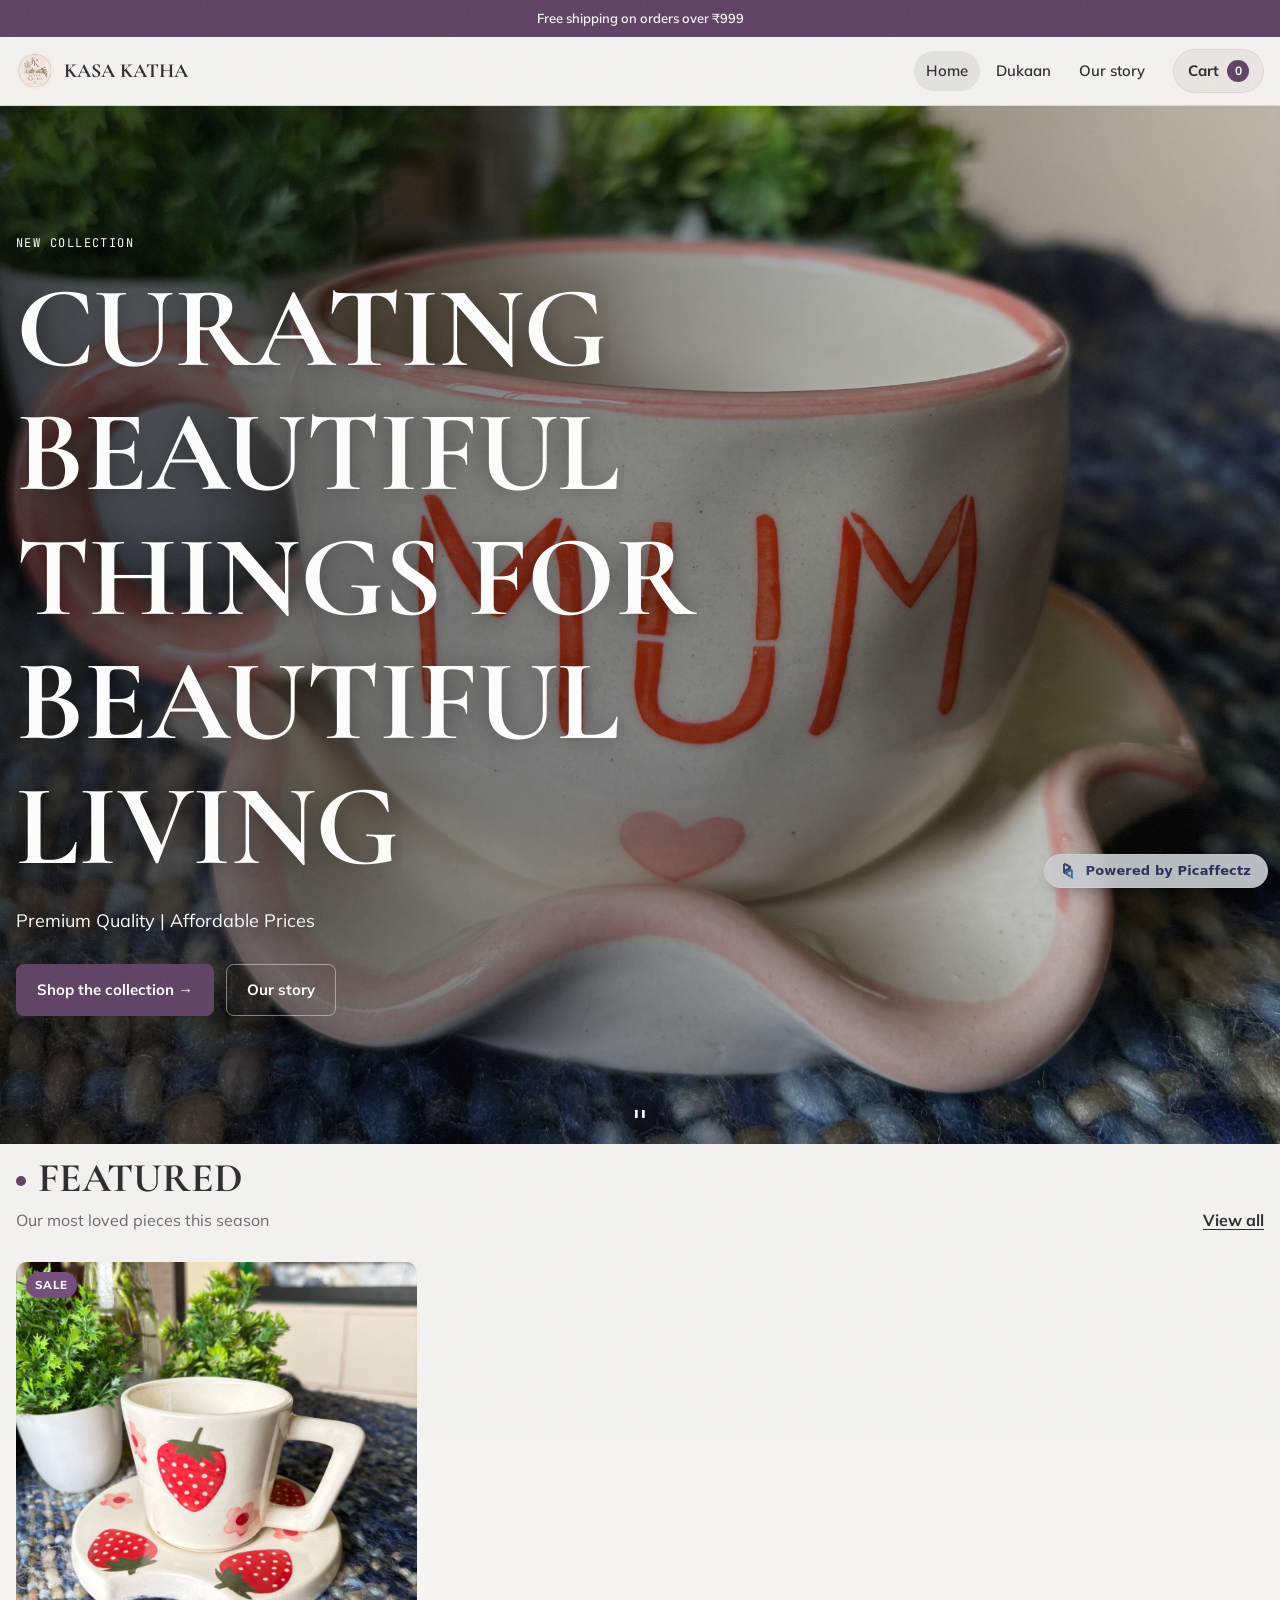
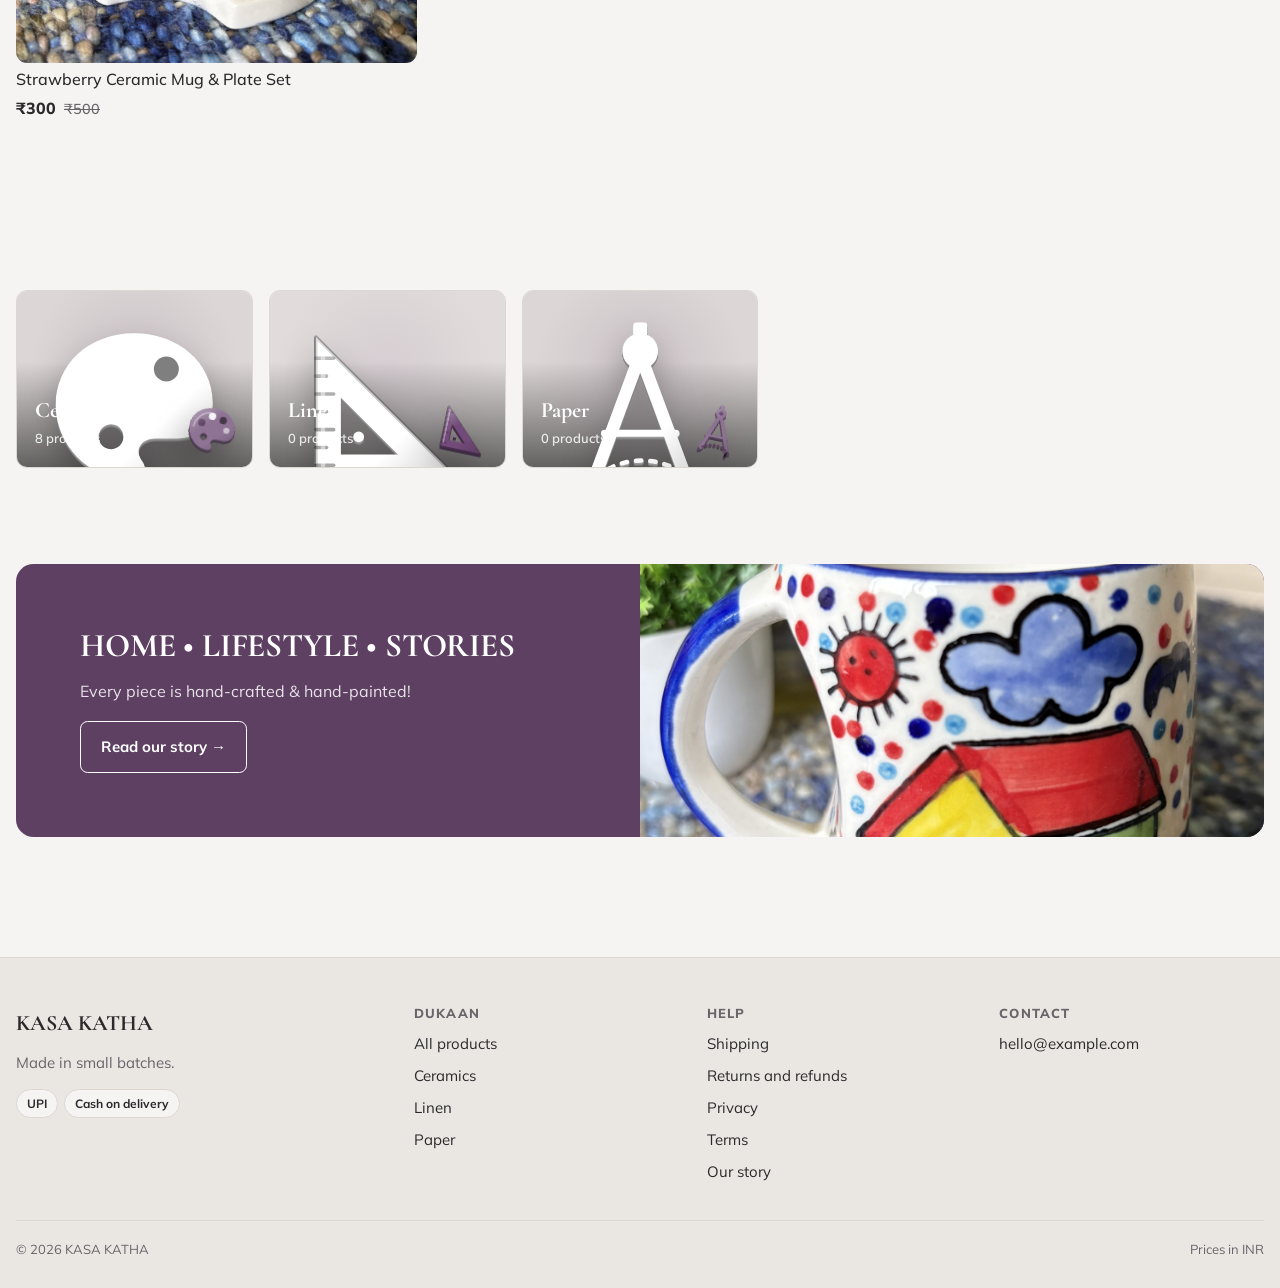
==== index.html @ ea847e3e "Studio update c9e7b3e" ====
<!doctype html>
<!-- Powered by Picaffectz | https://www.picaffectz.com -->
<!--
  Copyright (c) Picaffectz. All rights reserved.
  This source code is proprietary and confidential. Unauthorized copying or distribution is prohibited.
-->
<html lang="en">
<head>
<meta charset="utf-8">
<meta name="viewport" content="width=device-width,initial-scale=1,viewport-fit=cover">
<title>Kasa Katha</title>
<!-- site-meta -->
<link rel="icon" href="assets/uploads/1794389702930-kasa-katha-logo.jpg">
<meta name="description" content="Small-batch ceramics, linen and paper goods.">
<link rel="canonical" href="https://iprakashlal.github.io/kasa-katha/">
<meta property="og:type" content="website">
<meta property="og:title" content="Kasa Katha">
<meta property="og:description" content="Small-batch ceramics, linen and paper goods.">
<meta property="og:site_name" content="KASA KATHA">
<meta property="og:url" content="https://iprakashlal.github.io/kasa-katha/">
<meta name="twitter:card" content="summary">
<meta name="twitter:title" content="Kasa Katha">
<meta name="twitter:description" content="Small-batch ceramics, linen and paper goods.">
<style id="site-boot">html{background:#f5f4f2;--bg:#f5f4f2}</style>
<meta name="site-intro" content="split|#121070|#e1dfdf">
<!-- /site-meta -->
<script>try{var b=localStorage.getItem("site-bg:"+location.pathname.replace(/[^/]*$/,""));if(b){document.documentElement.style.background=b;document.documentElement.style.setProperty("--bg",b)}var F=JSON.parse(localStorage.getItem("site-fonts:"+location.pathname.replace(/[^/]*$/,""))||"[]");for(var i=0;i<F.length;i++)if(/^https:\/\/fonts\.googleapis\.com\//.test(F[i][1]||"")){var l=document.createElement("link");l.rel="stylesheet";l.href=F[i][1];l.setAttribute("data-boot","");document.head.appendChild(l)}var I=JSON.parse(localStorage.getItem("site-intro:"+location.pathname.replace(/[^/]*$/,""))||"null");if(I&&/^(#[0-9a-f]{3,8}|rgba?\([0-9., %]+\))$/i.test(I.bg||"")&&!matchMedia("(prefers-reduced-motion:reduce)").matches&&window.name!=="cms-preview"){var S=document.createElement("style");S.id="fx-boot";S.textContent="html{background:"+I.bg+"!important}body{visibility:hidden!important}";document.head.appendChild(S);setTimeout(function(){S.remove()},2500)}var x=sessionStorage.getItem("fx-exit");if(x){var c=x.charAt(0)=="{"?JSON.parse(x).bg:x;if(/^(#[0-9a-f]{3,8}|rgba?\([0-9., %]+\))$/i.test(c)){var s=document.createElement("style");s.id="fx-pre";s.textContent="html{background:"+c+"!important}body>*{visibility:hidden}";document.head.appendChild(s);setTimeout(function(){s.remove()},3500)}}}catch(e){}</script>
<link rel="preconnect" href="https://fonts.googleapis.com">
<link rel="stylesheet" href="assets/store.css?v=c9e7b3e">
</head>
<body data-page="home">
<div id="app"></div>
<noscript><p style="padding:24px">This shop needs JavaScript to show products.</p></noscript>
<script src="assets/badge.js?v=c9e7b3e"></script><script src="assets/fx.js?v=c9e7b3e"></script>
<script src="assets/motifs.js?v=c9e7b3e"></script>
<script src="assets/store.js?v=c9e7b3e"></script>
</body>
</html>
---- assets/store.css ----
/* Shop template. Every colour and font is a CSS variable the CMS rewrites. */
:root{
  --bg:#FAF7F2;--surface:#FFFFFF;--text:#1B1A17;--soft:#6B665D;--line:#E7E1D6;--accent:#1F4D3A;--accent2:#E9B949;--sale:#B4441B;
  --on-accent:#fff;--on-accent2:#1B1A17;--r:14px;
  --fd:"Fraunces",Georgia,serif;--fb:"Manrope","Helvetica Neue",Arial,sans-serif;--fm:"JetBrains Mono",ui-monospace,Menlo,monospace;
  --gl:max(16px,env(safe-area-inset-left,0px));--gr:max(16px,env(safe-area-inset-right,0px));
}
*{box-sizing:border-box}
html{scroll-behavior:smooth}
body{margin:0;background:var(--bg);color:var(--text);font-family:var(--fb);font-size:16px;line-height:1.6;-webkit-font-smoothing:antialiased;overflow-x:hidden}
img{max-width:100%;display:block}
a{color:inherit}
[hidden]{display:none!important}
:focus-visible{outline:2px solid var(--accent);outline-offset:3px;border-radius:6px}
h1,h2,h3,h4{font-family:var(--fd);margin:0;line-height:1.08;text-wrap:balance;letter-spacing:-.015em}
p{margin:0}
.wrap{max-width:var(--maxw,1200px);margin:0 auto;padding-left:var(--gl);padding-right:var(--gr)}
.eyebrow{font-family:var(--fm);font-size:12px;letter-spacing:.12em;text-transform:uppercase;color:var(--accent)}
.soft{color:var(--soft)}
.btn{display:inline-flex;align-items:center;justify-content:center;gap:8px;padding:13px 20px;border-radius:calc(var(--r)*.7);border:1px solid var(--text);background:transparent;color:var(--text);font:inherit;font-weight:700;font-size:15px;cursor:pointer;text-decoration:none;transition:transform .15s,background .2s,color .2s;white-space:nowrap}
.btn:hover{background:var(--text);color:var(--bg)}
.btn:active{transform:scale(.98)}
.btn.pri{background:var(--accent);border-color:var(--accent);color:var(--on-accent)}
.btn.pri:hover{filter:brightness(1.08);background:var(--accent);color:var(--on-accent)}
.btn.block{width:100%}
.btn:disabled{opacity:.45;cursor:not-allowed}
.link{font-weight:700;text-decoration:underline;text-underline-offset:3px}

/* announcement + header */
.announce{background:var(--accent);color:var(--on-accent);text-align:center;font-size:13px;font-weight:600;padding:8px var(--gr) 8px var(--gl)}
html[data-menu=scroll] .hdr{position:relative}
html[data-menu=hide] .hdr{transition:transform .45s cubic-bezier(.2,.8,.2,1)}
html[data-menu=hide].menu-away .hdr{transform:translateY(-110%)}
.hdr{position:sticky;top:0;z-index:40;background:color-mix(in srgb,var(--bg) 88%,transparent);backdrop-filter:blur(12px);border-bottom:1px solid var(--line)}
.hdr .wrap{display:flex;align-items:center;gap:16px;min-height:68px}
.brand{display:flex;align-items:center;gap:10px;text-decoration:none;min-width:0;margin-right:auto}
.brand .mark{width:38px;height:38px;border-radius:var(--logo-r,26%);background:var(--accent);color:var(--on-accent);display:grid;place-items:center;font-family:var(--fd);font-weight:800;overflow:hidden;flex:none}
.brand .mark img{width:100%;height:100%;object-fit:cover}
.brand b{font-family:var(--fd);font-size:clamp(14px,4.2vw,20px);font-weight:700;white-space:nowrap;overflow:hidden;text-overflow:ellipsis}
.nav{display:flex;gap:4px}
.nav a{text-decoration:none;font-weight:600;font-size:15px;padding:8px 12px;border-radius:999px}
.nav a:hover,.nav a[aria-current=page]{background:color-mix(in srgb,var(--text) 8%,transparent)}
.cartlink{position:relative;display:inline-flex;align-items:center;gap:8px;text-decoration:none;font-weight:700;font-size:15px;padding:9px 14px;border:1px solid var(--line);border-radius:999px;background:var(--surface)}
.cartlink .n{min-width:22px;height:22px;padding:0 6px;border-radius:99px;background:var(--accent);color:var(--on-accent);font-size:12px;display:grid;place-items:center;font-variant-numeric:tabular-nums}
.menubtn{display:none;border:1px solid var(--line);background:var(--surface);border-radius:10px;width:42px;height:42px;font-size:18px;cursor:pointer;color:var(--text)}
@media (max-width:760px){
  .menubtn{display:grid;place-items:center}
  .nav{display:none;position:absolute;left:0;right:0;top:100%;flex-direction:column;background:var(--bg);border-bottom:1px solid var(--line);padding:8px var(--gr) 12px var(--gl)}
  .nav.open{display:flex}
  .cartlink .t{display:none}
}

/* sections */
.sec{padding-block:clamp(56px,8vw,96px)}
.sec-h{display:flex;justify-content:space-between;align-items:end;gap:16px;flex-wrap:wrap;margin-bottom:28px}
.sec-h h2{font-size:clamp(28px,4vw,42px);font-weight:700}
.sec-h p{max-width:46ch}

/* hero */
.hero{padding-block:clamp(40px,7vw,88px)}
.hero .wrap{display:grid;grid-template-columns:minmax(0,1.05fr) minmax(0,1fr);gap:clamp(28px,5vw,64px);align-items:center}
.hero h1{font-size:clamp(40px,6.4vw,78px);font-weight:700;margin-top:14px}
.hero p.lead{font-size:18px;color:var(--soft);margin-top:18px;max-width:46ch}
.hero .cta{display:flex;gap:12px;flex-wrap:wrap;margin-top:28px}
.hero .art{position:relative;aspect-ratio:5/4;border-radius:calc(var(--r)*1.6);overflow:hidden;background:var(--surface)}
.hero .art>img{width:100%;height:100%;object-fit:cover}
.collage{position:absolute;inset:0;display:grid;grid-template-columns:1fr 1fr;grid-template-rows:1fr 1fr;gap:10px;padding:10px}
.collage>*:first-child{grid-row:span 2}
@media (max-width:820px){.hero .wrap{grid-template-columns:1fr}}

/* product placeholder art */
.ph{position:relative;width:100%;height:100%;overflow:hidden;background:color-mix(in srgb,var(--c) 16%,var(--surface));border-radius:inherit}
.ph i{position:absolute;display:block;background:var(--c);opacity:.85}
.ph i.a{width:46%;aspect-ratio:1;border-radius:50%;left:12%;top:14%}
.ph i.b{width:34%;aspect-ratio:1;right:10%;bottom:14%;opacity:.55}
.ph i.c{width:30%;aspect-ratio:1;left:40%;bottom:10%;clip-path:polygon(50% 0,100% 100%,0 100%);background:var(--accent2);opacity:.9}
.ph b{position:absolute;right:12px;top:10px;font-family:var(--fd);font-size:clamp(22px,4vw,38px);color:color-mix(in srgb,var(--c) 70%,var(--text));opacity:.55}

/* product grid + card */
.grid{display:grid;grid-template-columns:repeat(auto-fill,minmax(min(100%,240px),1fr));gap:clamp(14px,2vw,22px)}
.pcard{display:flex;flex-direction:column;gap:12px;text-decoration:none;min-width:0}
.pcard .im{position:relative;aspect-ratio:4/5;border-radius:var(--r);overflow:hidden;background:var(--surface);border:1px solid var(--line)}
.pcard .im img{width:100%;height:100%;object-fit:cover;transition:transform .5s cubic-bezier(.2,.8,.2,1)}
.pcard:hover .im img{transform:scale(1.04)}
.badge{position:absolute;left:10px;top:10px;z-index:2;background:var(--surface);color:var(--text);font-size:11.5px;font-weight:800;letter-spacing:.04em;text-transform:uppercase;padding:4px 9px;border-radius:999px;box-shadow:0 2px 8px rgba(0,0,0,.08)}
.badge.sale{background:var(--sale);color:var(--on-sale)}
.badge.out{background:var(--text);color:var(--bg)}
.pcard h3{font-family:var(--fb);font-size:16px;font-weight:700;letter-spacing:0}
.pcard .s{font-size:14px;color:var(--soft);display:-webkit-box;-webkit-line-clamp:1;-webkit-box-orient:vertical;overflow:hidden}
.price{display:flex;align-items:baseline;gap:8px;font-weight:800;font-variant-numeric:tabular-nums}
.price s{color:var(--soft);font-weight:500;font-size:.9em}
.price .off{color:var(--sale);font-size:.82em;font-weight:800}

/* categories */
.cats{display:grid;grid-template-columns:repeat(auto-fill,minmax(min(100%,220px),1fr));gap:16px}
.cat{position:relative;aspect-ratio:4/3;border-radius:var(--r);overflow:hidden;text-decoration:none;display:flex;align-items:end;padding:18px;background:var(--surface);border:1px solid var(--line)}
.cat>img,.cat>.ph{position:absolute;inset:0;width:100%;height:100%;object-fit:cover}
.cat::after{content:"";position:absolute;inset:0;background:linear-gradient(transparent 40%,rgba(0,0,0,.55))}
.cat span{position:relative;z-index:1;color:#fff;font-family:var(--fd);font-size:22px;font-weight:700}
.cat small{display:block;font-family:var(--fb);font-size:13px;font-weight:600;opacity:.85}

/* banner */
.banner{border-radius:calc(var(--r)*1.6);overflow:hidden;background:var(--accent);color:var(--on-accent);display:grid;grid-template-columns:minmax(0,1fr) minmax(0,1fr)}
.banner .tx{padding:clamp(28px,5vw,64px);display:flex;flex-direction:column;gap:16px;justify-content:center}
.banner h2{font-size:clamp(28px,4vw,46px)}
.banner p{opacity:.85;max-width:44ch}
.banner .btn{border-color:var(--on-accent);color:var(--on-accent);align-self:flex-start}
.banner .btn:hover{background:var(--on-accent);color:var(--accent)}
.banner .im{min-height:260px;position:relative}
.banner .im img,.banner .im .ph{position:absolute;inset:0;width:100%;height:100%;object-fit:cover;border-radius:0}
@media (max-width:760px){.banner{grid-template-columns:1fr}}

/* testimonials */
.quotes{display:grid;grid-template-columns:repeat(auto-fit,minmax(min(100%,280px),1fr));gap:18px}
.quote{background:var(--surface);border:1px solid var(--line);border-radius:var(--r);padding:24px;display:flex;flex-direction:column;gap:16px}
.quote p{font-family:var(--fd);font-size:20px;line-height:1.35}
.quote span{font-size:14px;color:var(--soft)}
.quote b{color:var(--text)}

/* shop toolbar */
.page-h{padding-block:clamp(36px,6vw,64px) 24px}
.page-h h1{font-size:clamp(36px,5.5vw,60px);font-weight:700;margin-top:10px}
.page-h p{color:var(--soft);margin-top:12px;max-width:56ch;font-size:17px}
.toolbar{display:flex;flex-wrap:wrap;gap:12px;align-items:center;justify-content:space-between;padding-block:16px;border-block:1px solid var(--line);margin-bottom:28px}
.chips{display:flex;flex-wrap:wrap;gap:8px}
.chip{border:1px solid var(--line);background:var(--surface);color:var(--text);border-radius:999px;padding:7px 14px;font:inherit;font-size:14px;font-weight:600;cursor:pointer;text-decoration:none}
.chip[aria-pressed=true]{background:var(--text);color:var(--bg);border-color:var(--text)}
.tools{display:flex;gap:10px;flex-wrap:wrap}
.in{border:1px solid var(--line);background:var(--surface);color:var(--text);border-radius:calc(var(--r)*.6);padding:11px 13px;font:inherit;font-size:15px;min-width:0;width:100%}
.in:focus{outline:none;border-color:var(--accent);box-shadow:0 0 0 3px color-mix(in srgb,var(--accent) 18%,transparent)}
.tools .in{width:auto}
.count{font-size:14px;color:var(--soft);margin-bottom:16px}
.empty{border:1px dashed var(--line);border-radius:var(--r);padding:48px 20px;text-align:center;color:var(--soft);display:flex;flex-direction:column;gap:14px;align-items:center}

/* product page */
.pd{display:grid;grid-template-columns:minmax(0,1.1fr) minmax(0,1fr);gap:clamp(24px,5vw,64px);padding-block:32px 64px;align-items:start}
.gal{display:flex;flex-direction:column;gap:12px;position:sticky;top:88px}
.gal .main{aspect-ratio:1;border-radius:calc(var(--r)*1.3);overflow:hidden;background:var(--surface);border:1px solid var(--line);position:relative}
.gal .main img{width:100%;height:100%;object-fit:cover}
.thumbs{display:flex;gap:10px;flex-wrap:wrap}
.thumbs button{width:72px;height:72px;border-radius:10px;overflow:hidden;border:2px solid transparent;padding:0;cursor:pointer;background:var(--surface)}
.thumbs button[aria-pressed=true]{border-color:var(--accent)}
.thumbs img{width:100%;height:100%;object-fit:cover}
.info{display:flex;flex-direction:column;gap:18px}
.info h1{font-size:clamp(32px,4.4vw,48px);font-weight:700}
.info .price{font-size:24px}
.stock{font-size:14px;font-weight:700;display:flex;align-items:center;gap:8px}
.stock::before{content:"";width:8px;height:8px;border-radius:50%;background:#2E9E5B}
.stock.low::before{background:#E0A100}
.stock.out::before{background:var(--sale)}
.opt{display:flex;flex-direction:column;gap:8px}
.lbl{font-size:12px;font-weight:800;letter-spacing:.08em;text-transform:uppercase;color:var(--soft)}
.optbtns{display:flex;gap:8px;flex-wrap:wrap}
.optbtns button{border:1px solid var(--line);background:var(--surface);color:var(--text);border-radius:10px;padding:9px 14px;font:inherit;font-weight:700;font-size:14px;cursor:pointer}
.optbtns button[aria-pressed=true]{border-color:var(--text);box-shadow:inset 0 0 0 1px var(--text)}
.qty{display:inline-flex;align-items:center;border:1px solid var(--line);border-radius:calc(var(--r)*.7);background:var(--surface);overflow:hidden}
.qty button{width:42px;height:46px;border:0;background:transparent;font-size:18px;cursor:pointer;color:var(--text)}
.qty button:disabled{opacity:.3;cursor:not-allowed}
.qty output{min-width:34px;text-align:center;font-weight:800;font-variant-numeric:tabular-nums}
.buy{display:flex;gap:10px;flex-wrap:wrap;align-items:center}
.buy .btn{flex:1;min-width:150px}
.feat{list-style:none;padding:0;margin:0;display:grid;gap:8px}
.feat li{display:flex;gap:10px;font-size:15px}
.feat li::before{content:"";flex:none;width:18px;height:18px;margin-top:3px;border-radius:50%;background:color-mix(in srgb,var(--accent) 14%,transparent) center/11px no-repeat url("data:image/svg+xml,%3Csvg xmlns='http://www.w3.org/2000/svg' viewBox='0 0 10 10'%3E%3Cpath d='M1.5 5.2l2.2 2.2L8.5 2.6' fill='none' stroke='%23555' stroke-width='1.6'/%3E%3C/svg%3E")}
.desc{display:flex;flex-direction:column;gap:12px;color:var(--soft);border-top:1px solid var(--line);padding-top:18px}
.crumbs{font-size:14px;color:var(--soft);padding-top:24px;display:flex;gap:8px;flex-wrap:wrap}
.crumbs a{text-decoration:none}
.crumbs a:hover{text-decoration:underline}
@media (max-width:860px){.pd{grid-template-columns:1fr}.gal{position:static}}

/* cart + checkout */
.two{display:grid;grid-template-columns:minmax(0,1fr) 380px;gap:clamp(20px,4vw,40px);align-items:start;padding-bottom:72px}
@media (max-width:900px){.two{grid-template-columns:1fr}}
.lines{display:flex;flex-direction:column;border-top:1px solid var(--line)}
.line{display:grid;grid-template-columns:88px minmax(0,1fr) auto;gap:16px;padding-block:18px;border-bottom:1px solid var(--line);align-items:center}
.line .im{width:88px;height:104px;border-radius:12px;overflow:hidden;background:var(--surface);border:1px solid var(--line)}
.line .im img{width:100%;height:100%;object-fit:cover}
.line h3{font-family:var(--fb);font-size:16px;font-weight:700;letter-spacing:0}
.line .meta{font-size:14px;color:var(--soft)}
.line .act{display:flex;align-items:center;gap:12px;margin-top:10px;flex-wrap:wrap}
.line .tot{font-weight:800;font-variant-numeric:tabular-nums;text-align:right}
.rm{border:0;background:none;color:var(--soft);font:inherit;font-size:14px;text-decoration:underline;cursor:pointer;padding:0}
@media (max-width:520px){.line{grid-template-columns:72px minmax(0,1fr)}.line .im{width:72px;height:88px}.line .tot{grid-column:2;text-align:left}}
.sum{background:var(--surface);border:1px solid var(--line);border-radius:var(--r);padding:22px;display:flex;flex-direction:column;gap:12px;position:sticky;top:88px}
.sum h2{font-size:22px}
.row{display:flex;justify-content:space-between;gap:12px;font-size:15px;font-variant-numeric:tabular-nums}
.row.t{font-size:19px;font-weight:800;border-top:1px solid var(--line);padding-top:12px}
.note{font-size:13px;color:var(--soft);background:color-mix(in srgb,var(--accent) 7%,transparent);border-radius:10px;padding:10px 12px}
.note b{color:var(--text)}
.form{display:flex;flex-direction:column;gap:16px}
.fgrid{display:grid;grid-template-columns:1fr 1fr;gap:14px}
@media (max-width:560px){.fgrid{grid-template-columns:1fr}}
.f{display:flex;flex-direction:column;gap:6px;min-width:0}
.f.full{grid-column:1/-1}
.f label{font-size:13px;font-weight:700}
.f .err{font-size:13px;color:var(--sale);min-height:0}
.box{background:var(--surface);border:1px solid var(--line);border-radius:var(--r);padding:22px;display:flex;flex-direction:column;gap:16px}
.box h2{font-size:22px}
.pays{display:flex;flex-direction:column;gap:10px}
.pay{display:flex;gap:12px;align-items:flex-start;border:1px solid var(--line);border-radius:12px;padding:14px;cursor:pointer;background:var(--bg)}
.pay:has(input:checked){border-color:var(--accent);box-shadow:inset 0 0 0 1px var(--accent)}
.pay input{margin-top:4px;accent-color:var(--accent)}
.pay b{display:block}
.pay span{font-size:13px;color:var(--soft)}
.mini{display:flex;flex-direction:column;gap:10px;max-height:280px;overflow:auto}
.mini .it{display:grid;grid-template-columns:48px minmax(0,1fr) auto;gap:10px;align-items:center;font-size:14px}
.mini .it .im{width:48px;height:56px;border-radius:8px;overflow:hidden;background:var(--bg)}
.mini .it .im img{width:100%;height:100%;object-fit:cover}
.done{max-width:720px;margin:0 auto;padding-block:48px 80px;display:flex;flex-direction:column;gap:22px}
.done h1{font-size:clamp(32px,5vw,52px)}
.oid{font-family:var(--fm);font-size:20px;font-weight:500;background:var(--surface);border:1px dashed var(--line);border-radius:12px;padding:12px 16px;display:inline-block}
.step{display:grid;grid-template-columns:40px minmax(0,1fr);gap:14px}
.step>i{width:40px;height:40px;border-radius:50%;background:var(--accent);color:var(--on-accent);display:grid;place-items:center;font-style:normal;font-weight:800}
.step>div{display:flex;flex-direction:column;gap:12px;min-width:0}
.qr{background:#fff;padding:12px;border-radius:14px;border:1px solid var(--line);align-self:flex-start;line-height:0}
.qr img,.qr canvas{width:200px;height:200px}
.copyrow{display:flex;gap:8px;align-items:center;justify-content:space-between;border:1px solid var(--line);border-radius:10px;padding:8px 8px 8px 12px;background:var(--surface)}
.copyrow code{font-family:var(--fm);font-size:13px;word-break:break-all}
.copyrow button{border:1px solid var(--line);background:var(--bg);border-radius:8px;padding:6px 10px;font:inherit;font-size:13px;font-weight:700;cursor:pointer;color:var(--text);flex:none}
pre.msg{white-space:pre-wrap;font-family:var(--fm);font-size:12.5px;background:var(--surface);border:1px solid var(--line);border-radius:12px;padding:14px;margin:0;max-height:260px;overflow:auto}

/* portfolio page */
.pf-hero .wrap{display:grid;grid-template-columns:minmax(0,1fr) minmax(0,1fr);gap:clamp(24px,5vw,64px);align-items:center}
.pf-hero .im{aspect-ratio:4/3;border-radius:calc(var(--r)*1.6);overflow:hidden;background:var(--surface)}
.pf-hero .im img{width:100%;height:100%;object-fit:cover}
@media (max-width:820px){.pf-hero .wrap{grid-template-columns:1fr}}
.story{display:grid;grid-template-columns:minmax(0,1fr) minmax(0,1.3fr);gap:clamp(24px,5vw,64px)}
.story .body{display:flex;flex-direction:column;gap:14px;color:var(--soft);font-size:17px}
@media (max-width:820px){.story{grid-template-columns:1fr}}
.stats{display:grid;grid-template-columns:repeat(auto-fit,minmax(140px,1fr));border-block:1px solid var(--line);margin-top:40px}
.stats div{padding:24px 16px;border-right:1px solid var(--line)}
.stats div:last-child{border-right:0}
.stats b{display:block;font-family:var(--fd);font-size:clamp(34px,5vw,52px);font-weight:700;font-variant-numeric:tabular-nums}
.stats span{font-size:14px;color:var(--soft)}
.work{display:grid;grid-template-columns:repeat(auto-fill,minmax(min(100%,300px),1fr));gap:20px}
.wcard{background:var(--surface);border:1px solid var(--line);border-radius:var(--r);overflow:hidden;display:flex;flex-direction:column;min-width:0}
.wcard .im{aspect-ratio:16/10;position:relative}
.wcard .im img{width:100%;height:100%;object-fit:cover}
.wcard .bd{padding:20px;display:flex;flex-direction:column;gap:8px}
.wcard .tag{font-size:12px;font-weight:800;letter-spacing:.06em;text-transform:uppercase;color:var(--accent)}
.wcard h3{font-size:21px}
.wcard p{color:var(--soft);font-size:15px}
.ctaband{background:var(--surface);border:1px solid var(--line);border-radius:calc(var(--r)*1.6);padding:clamp(28px,5vw,56px);display:flex;flex-direction:column;gap:14px;align-items:flex-start}
.ctaband h2{font-size:clamp(28px,4vw,42px)}

/* policies */
.pol{max-width:760px;display:flex;flex-direction:column;gap:36px;padding-bottom:80px}
.pol section{scroll-margin-top:90px}
.pol h2{font-size:28px;margin-bottom:10px}
.pol p{color:var(--soft);white-space:pre-line}

/* footer */
.ftr{border-top:1px solid var(--line);margin-top:24px;padding-block:48px 28px;background:var(--surface)}
.ftr .cols{display:grid;grid-template-columns:minmax(0,1.4fr) repeat(3,minmax(0,1fr));gap:28px}
.ftr h4{font-family:var(--fb);font-size:13px;font-weight:800;letter-spacing:.08em;text-transform:uppercase;color:var(--soft);margin-bottom:12px}
.ftr ul{list-style:none;padding:0;margin:0;display:flex;flex-direction:column;gap:8px;font-size:15px}
.ftr ul a{text-decoration:none}
.ftr ul a:hover{text-decoration:underline}
.ftr .about p{color:var(--soft);font-size:15px;margin-top:10px;max-width:36ch}
.ftr .pm{display:flex;flex-wrap:wrap;gap:6px;margin-top:14px}
.ftr .pm span{font-size:12px;font-weight:700;border:1px solid var(--line);border-radius:999px;padding:4px 10px;background:var(--bg)}
.ftr .base{display:flex;justify-content:space-between;gap:12px;flex-wrap:wrap;margin-top:36px;padding-top:18px;border-top:1px solid var(--line);font-size:13px;color:var(--soft)}
@media (max-width:820px){.ftr .cols{grid-template-columns:1fr 1fr}}
@media (max-width:480px){.ftr .cols{grid-template-columns:1fr}}

.toast{position:fixed;left:50%;bottom:calc(20px + env(safe-area-inset-bottom,0px));transform:translate(-50%,160px);background:var(--text);color:var(--bg);font-weight:700;padding:12px 18px;border-radius:12px;z-index:300;transition:transform .35s cubic-bezier(.2,.8,.2,1);max-width:calc(100% - 32px);font-size:14px;display:flex;gap:12px;align-items:center}
.toast a{color:inherit}
.toast.on{transform:translate(-50%,0)}
.skip{position:absolute;left:-9999px;top:8px;background:var(--text);color:var(--bg);padding:8px 12px;border-radius:8px;z-index:100}
.skip:focus{left:8px}
/* ================= THEME STYLES (set by Design → Theme & layout) ================= */
html[data-width=wide]{--maxw:1400px}html[data-width=narrow]{--maxw:1040px}
/* hero layouts */
.hero{position:relative;overflow:hidden}
.hero .wrap{position:relative;z-index:1}
html[data-layout=reverse] .hero .art{order:-1}
html[data-layout=center] .hero .wrap,html[data-layout=minimal] .hero .wrap,html[data-layout=stacked] .hero .wrap{grid-template-columns:1fr}
html[data-layout=center] .hero .htx{text-align:center;display:flex;flex-direction:column;align-items:center}
html[data-layout=center] .hero p.lead{margin-inline:auto}
html[data-layout=center] .hero .cta{justify-content:center}
html[data-layout=center] .hero .art{aspect-ratio:16/7;width:100%}
html[data-layout=minimal] .hero .art{display:none}
html[data-layout=minimal] .hero{padding-block:clamp(60px,10vw,140px)}
html[data-layout=minimal] .hero h1{font-size:clamp(48px,9vw,120px);max-width:16ch}
html[data-layout=stacked] .hero{min-height:min(620px,82svh);display:flex;align-items:flex-end;padding-block:0 clamp(40px,6vw,80px);color:#fff}
html[data-layout=stacked] .hero .wrap{position:static;width:100%}
html[data-layout=stacked] .hero .art{position:absolute;inset:0;aspect-ratio:auto;border-radius:0;z-index:0}
html[data-layout=stacked] .hero .art::after{content:"";position:absolute;inset:0;background:linear-gradient(180deg,rgba(0,0,0,.05) 25%,rgba(0,0,0,.72))}
html[data-layout=stacked] .hero .htx{position:relative;z-index:2}
html[data-layout=stacked] .hero .eyebrow,html[data-layout=stacked] .hero p.lead{color:rgba(255,255,255,.9)}
html[data-layout=stacked] .hero .btn:not(.pri){border-color:#fff;color:#fff}
html[data-layout=stacked] .hero .btn:not(.pri):hover{background:#fff;color:#111}
/* header */
html[data-nav=bar] .hdr{background:var(--deep);color:var(--on-deep);border-bottom-color:transparent}
html[data-nav=bar] .hdr .cartlink,html[data-nav=bar] .hdr .menubtn{background:transparent;color:inherit;border-color:color-mix(in srgb,currentColor 30%,transparent)}
html[data-nav=bar] .nav a:hover,html[data-nav=bar] .nav a[aria-current=page]{background:color-mix(in srgb,currentColor 14%,transparent)}
@media (max-width:760px){html[data-nav=bar] .nav{background:var(--deep)}}
html[data-nav=float] .hdr{background:transparent;border-bottom-color:transparent;backdrop-filter:none;-webkit-backdrop-filter:none;position:relative}
html[data-nav=center] .hdr .wrap{display:grid;grid-template-columns:1fr auto 1fr;padding-block:12px 6px;row-gap:4px}
html[data-nav=center] .brand{grid-column:2;grid-row:1;margin:0}
html[data-nav=center] .nav{grid-column:1/-1;grid-row:2;justify-content:center}
html[data-nav=center] .cartlink{grid-column:3;grid-row:1;justify-self:end}
html[data-nav=center] .menubtn{grid-column:1;grid-row:1;justify-self:start}
/* surfaces */
html[data-cards=outline] :is(.box,.sum,.quote,.wcard,.ocard,.ctaband){background:transparent;border-width:1.5px}
html[data-cards=elevated] :is(.box,.sum,.quote,.wcard,.ocard,.ctaband){border-color:transparent;box-shadow:0 22px 46px -26px rgba(0,0,0,.45),0 2px 6px rgba(0,0,0,.06)}
html[data-cards=brutal] :is(.box,.sum,.quote,.wcard,.ocard,.ctaband,.banner){border:2px solid var(--text);box-shadow:5px 5px 0 var(--text)}
html[data-cards=glass] :is(.box,.sum,.quote,.wcard,.ocard,.ctaband){background:color-mix(in srgb,var(--surface) 60%,transparent);backdrop-filter:blur(14px);-webkit-backdrop-filter:blur(14px);border-color:color-mix(in srgb,var(--text) 14%,transparent)}
html[data-cards=flat] :is(.box,.sum,.quote,.wcard,.ocard,.ctaband){border-color:transparent}
/* product cards */
html[data-product=framed] .pcard{background:var(--surface);border:1px solid var(--line);border-radius:var(--r);padding:10px 10px 14px}
html[data-product=framed] .pcard .im{border:0;border-radius:calc(var(--r)*.7)}
html[data-product=framed] .pcard>div:not(.im){padding-inline:4px}
html[data-cards=brutal][data-product=framed] .pcard{border:2px solid var(--text);box-shadow:5px 5px 0 var(--text)}
html[data-product=overlay] .pcard{position:relative;gap:0}
html[data-product=overlay] .pcard .im{aspect-ratio:3/4}
html[data-product=overlay] .pcard .im::after{content:"";position:absolute;inset:0;background:linear-gradient(180deg,transparent 45%,rgba(0,0,0,.72));pointer-events:none}
html[data-product=overlay] .pcard>div:nth-child(2){position:absolute;left:14px;right:14px;bottom:44px;z-index:3;color:#fff}
html[data-product=overlay] .pcard .s{color:rgba(255,255,255,.82)}
html[data-product=overlay] .pcard .price{position:absolute;left:14px;bottom:14px;z-index:3;color:#fff}
html[data-product=overlay] .pcard .price s{color:rgba(255,255,255,.7)}
html[data-product=minimal] .pcard{gap:8px}
html[data-product=minimal] .pcard .im{border:0;aspect-ratio:1/1}
html[data-product=minimal] .pcard h3{font-weight:500}
html[data-product=minimal] .pcard .s{display:none}
/* products per row */
html[data-grid="2"] .grid{grid-template-columns:repeat(2,minmax(0,1fr))}
html[data-grid="3"] .grid{grid-template-columns:repeat(3,minmax(0,1fr))}
html[data-grid="4"] .grid{grid-template-columns:repeat(4,minmax(0,1fr))}
@media (max-width:900px){html[data-grid="4"] .grid,html[data-grid="3"] .grid{grid-template-columns:repeat(2,minmax(0,1fr))}}
@media (max-width:520px){html[data-grid="2"] .grid{grid-template-columns:1fr}}
/* buttons */
html[data-buttons=brutal] .btn{border-width:2px;border-color:var(--text);box-shadow:4px 4px 0 var(--text)}
html[data-buttons=brutal] .btn:hover{transform:translate(-2px,-2px);box-shadow:6px 6px 0 var(--text)}
html[data-buttons=brutal] .btn.pri{border-color:var(--text)}
html[data-buttons=pill] .btn,html[data-buttons=pill] .cartlink{border-radius:999px}
html[data-buttons=sharp] .btn{border-radius:0;text-transform:uppercase;letter-spacing:.08em;font-size:13px}
html[data-buttons=sharp] .cartlink{border-radius:0}
html[data-buttons=outline] .btn.pri{background:transparent;color:var(--accent);border:2px solid var(--accent)}
html[data-buttons=outline] .btn.pri:hover{background:var(--accent);color:var(--on-accent)}
html[data-buttons=glow] .btn{border-radius:14px}
html[data-buttons=glow] .btn.pri{box-shadow:0 10px 30px -8px var(--accent)}
html[data-buttons=glow] .btn.pri:hover{box-shadow:0 14px 40px -6px var(--accent)}
/* entrance animations */
.rv{transition:transform .8s cubic-bezier(.2,.8,.2,1),opacity .8s,filter .8s}
.rv.wait{opacity:0}
html[data-motion-style=rise] .rv.wait{transform:translateY(34px)}
html[data-motion-style=zoom] .rv.wait{transform:scale(.9)}
html[data-motion-style=slide] .rv.wait{transform:translateX(-56px)}
html[data-motion-style=blur] .rv.wait{transform:translateY(12px);filter:blur(12px)}
html[data-motion-style=flip] .rv{transform-origin:50% 0}
html[data-motion-style=flip] .rv.wait{transform:perspective(900px) rotateX(-22deg) translateY(24px)}
/* background patterns */
body{position:relative}
html:not([data-pattern=none]):not([data-pattern=""]) body::before{content:"";position:fixed;inset:0;z-index:-1;pointer-events:none;opacity:.5}
html[data-pattern=grid] body::before{background-image:linear-gradient(var(--line) 1px,transparent 1px),linear-gradient(90deg,var(--line) 1px,transparent 1px);background-size:56px 56px;opacity:.45}
html[data-pattern=dots] body::before{background-image:radial-gradient(var(--line) 1.5px,transparent 1.7px);background-size:26px 26px;opacity:.9}
html[data-pattern=lines] body::before{background-image:linear-gradient(var(--line) 1px,transparent 1px);background-size:100% 34px}
html[data-pattern=diagonal] body::before{background-image:repeating-linear-gradient(45deg,var(--line) 0 1px,transparent 1px 22px)}
html[data-pattern=waves] body::before{background:var(--line);-webkit-mask:url("data:image/svg+xml,%3Csvg xmlns='http://www.w3.org/2000/svg' width='60' height='24'%3E%3Cpath d='M0 12c15 0 15-10 30-10s15 10 30 10' fill='none' stroke='black' stroke-width='1.4'/%3E%3C/svg%3E") repeat;mask:url("data:image/svg+xml,%3Csvg xmlns='http://www.w3.org/2000/svg' width='60' height='24'%3E%3Cpath d='M0 12c15 0 15-10 30-10s15 10 30 10' fill='none' stroke='black' stroke-width='1.4'/%3E%3C/svg%3E") repeat;opacity:.7}
html[data-pattern=cross] body::before{background:var(--line);-webkit-mask:url("data:image/svg+xml,%3Csvg xmlns='http://www.w3.org/2000/svg' width='36' height='36'%3E%3Cpath d='M18 12v12M12 18h12' stroke='black' stroke-width='1.6'/%3E%3C/svg%3E") repeat;mask:url("data:image/svg+xml,%3Csvg xmlns='http://www.w3.org/2000/svg' width='36' height='36'%3E%3Cpath d='M18 12v12M12 18h12' stroke='black' stroke-width='1.6'/%3E%3C/svg%3E") repeat;opacity:.8}
/* decorative shapes behind the home hero */
.orn{position:absolute;inset:0;pointer-events:none;z-index:0}
.orn i{position:absolute;display:block}
.orn i:nth-child(1){width:220px;height:220px;border-radius:50%;background:var(--accent2);left:-90px;bottom:-90px;opacity:.5}
.orn i:nth-child(2){width:120px;height:120px;background:var(--accent);right:6%;top:-30px;transform:rotate(18deg);border-radius:calc(var(--r)*.6);opacity:.35}
.orn i:nth-child(3){width:0;height:0;border-left:70px solid transparent;border-right:70px solid transparent;border-bottom:120px solid var(--sale);right:44%;bottom:-40px;opacity:.25}
html[data-ornament=outline] .orn i:nth-child(1){background:transparent;box-shadow:inset 0 0 0 3px var(--accent2);opacity:.9}
html[data-ornament=outline] .orn i:nth-child(2){background:transparent;box-shadow:inset 0 0 0 3px var(--accent);opacity:.8}
html[data-ornament=outline] .orn i:nth-child(3){opacity:.18}
html[data-ornament=soft] .orn i{filter:blur(40px);opacity:.45;border-radius:50%}
html[data-ornament=soft] .orn i:nth-child(1){width:380px;height:380px}
html[data-ornament=soft] .orn i:nth-child(2){width:300px;height:300px}
html[data-ornament=soft] .orn i:nth-child(3){border:0;width:260px;height:260px;background:var(--sale)}
html[data-layout=stacked] .orn{display:none}
/* headings */
html[data-heading=upper] :is(.hero h1,.sec-h h2,.page-h h1,.banner h2,.ctaband h2){text-transform:uppercase;letter-spacing:-.005em}
html[data-heading=italic] :is(.hero h1,.page-h h1,.banner h2){font-style:italic}
html[data-heading=italic] .sec-h h2{font-style:italic;font-weight:600}
html[data-heading=tight] :is(.hero h1,.sec-h h2,.page-h h1,.banner h2){letter-spacing:-.05em;font-weight:800;line-height:.95}
/* section labels */
main{counter-reset:sec}
.sec-h{counter-increment:sec}
.sec-h h2::before{font-family:var(--fm);font-size:.4em;font-weight:700;letter-spacing:.08em;color:var(--accent);vertical-align:.5em;margin-right:12px}
html[data-shead=dot] .sec-h h2::before{content:"";display:inline-block;width:10px;height:10px;border-radius:50%;background:var(--accent);vertical-align:.32em}
html[data-shead=number] .sec-h h2::before{content:counter(sec,decimal-leading-zero)}
html[data-shead=line] .sec-h h2::before{content:"";display:inline-block;width:28px;height:2px;background:var(--accent);vertical-align:.32em}
html[data-shead=bracket] .sec-h h2::before{content:"[" counter(sec) "]"}
html[data-shead=slash] .sec-h h2::before{content:"//"}
@media (prefers-reduced-motion:reduce){*,*::before,*::after{animation:none!important;transition:none!important;scroll-behavior:auto!important}}
@media (prefers-reduced-motion:reduce){.rv.wait{opacity:1;transform:none;filter:none}}

/* account */
.acct-h{display:flex;justify-content:space-between;align-items:flex-start;gap:16px;flex-wrap:wrap}
.chip[aria-selected=true]{background:var(--text);color:var(--bg);border-color:var(--text)}
.olist{display:flex;flex-direction:column;gap:14px}
.ocard{background:var(--surface);border:1px solid var(--line);border-radius:var(--r);padding:20px;display:flex;flex-direction:column;gap:16px}
.ocard-h{display:flex;justify-content:space-between;gap:12px;align-items:flex-start}
.ocard-h div{display:flex;flex-direction:column;gap:2px}
.ocard-h b{font-variant-numeric:tabular-nums}
.oitems{margin:0;padding-left:18px;font-size:14px;display:flex;flex-direction:column;gap:4px}
.track{list-style:none;margin:0;padding:0;display:grid;grid-template-columns:repeat(5,minmax(0,1fr))}
.track li{position:relative;display:flex;flex-direction:column;align-items:center;gap:8px;font-size:12.5px;font-weight:600;color:var(--soft);text-align:center}
.track li i{width:16px;height:16px;border-radius:50%;border:2px solid var(--line);background:var(--surface);position:relative;z-index:1}
.track li::before{content:"";position:absolute;top:7px;right:50%;width:100%;height:2px;background:var(--line)}
.track li:first-child::before{display:none}
.track li.on{color:var(--text)}
.track li.on i{background:var(--accent);border-color:var(--accent)}
.track li.on::before{background:var(--accent)}
.badge-x{align-self:flex-start;background:var(--sale);color:var(--on-sale);font-size:12px;font-weight:800;text-transform:uppercase;letter-spacing:.06em;padding:4px 10px;border-radius:999px}
.btn.wish{align-self:flex-start}
.btn.wish[aria-pressed=true]{border-color:var(--sale);color:var(--sale)}
.btn.wish[aria-pressed=true]:hover{background:var(--sale);color:var(--on-sale)}
.in[readonly]{background:var(--bg);color:var(--soft)}

/* Element-pack illustrations (assets/motifs.js) */
.mo-ph{background:radial-gradient(circle at 50% 45%,color-mix(in srgb,var(--c) 22%,var(--surface)),color-mix(in srgb,var(--c) 10%,var(--surface)) 70%)}
.mo-ph span{position:absolute;display:block}
.mo-ph span svg{width:100%;height:100%;display:block;overflow:visible}
.mo-ph .mo-a{width:56%;aspect-ratio:1;left:22%;top:18%;filter:drop-shadow(0 14px 18px rgba(0,0,0,.18));transition:transform .6s cubic-bezier(.2,.8,.2,1)}
.mo-ph .mo-photo{position:absolute;inset:0;width:100%;height:100%;object-fit:cover;transition:transform .7s cubic-bezier(.2,.8,.2,1)}
.mo-ph .mo-b{width:22%;aspect-ratio:1;right:6%;bottom:6%;transform:rotate(12deg);z-index:1}
.pcard:hover .mo-ph .mo-photo,.cat:hover .mo-ph .mo-photo{transform:scale(1.06)}
.mo-ph .mo-fallback{position:absolute;inset:0}
.pcard:hover .mo-ph .mo-a,.cat:hover .mo-ph .mo-a{transform:rotate(-6deg) scale(1.06)}
.orn.mo span{position:absolute;display:block}
.orn.mo span svg{width:100%;height:100%;display:block}
.orn.mo span:nth-child(1){width:200px;height:200px;left:-50px;bottom:-40px;opacity:.4;transform:rotate(-12deg)}
.orn.mo span:nth-child(2){width:120px;height:120px;right:5%;top:12px;opacity:.35;transform:rotate(14deg)}
.orn.mo span:nth-child(3){width:110px;height:110px;right:42%;bottom:-24px;opacity:.28}
html[data-ornament=soft] .orn.mo span{filter:blur(3px);border-radius:0}
html[data-ornament=outline] .orn.mo span{opacity:.22}

/* headings keep the lines typed in the CMS (see fitLines in store.js) */
h1.fit-one,h2.fit-one{white-space:nowrap;max-width:none!important;text-wrap:nowrap}
html[data-linebreaks=auto] .fit{text-wrap:balance}
/* ===== Layout kit 2 (themes T-70 and later): more heroes, menus, cards, buttons, motion, backgrounds, headings ===== */
html[data-width=full]{--maxw:1640px}
/* hero: panel (full-bleed split, art fills its half) */
html[data-layout=panel] .hero{padding-block:0}
html[data-layout=panel] .hero .wrap{max-width:none;padding:0;grid-template-columns:minmax(0,1fr) minmax(0,1fr);gap:0;min-height:min(720px,86svh);align-items:stretch}
html[data-layout=panel] .hero .htx{padding:clamp(40px,6vw,104px) clamp(24px,5vw,80px);display:flex;flex-direction:column;justify-content:center;max-width:720px;margin-left:auto}
html[data-layout=panel] .hero .art{aspect-ratio:auto;border-radius:0;min-height:100%;background:var(--deep)}
/* hero: editorial (ruled, big title, a wide image band below) */
html[data-layout=editorial] .hero .wrap{grid-template-columns:1fr;gap:28px}
html[data-layout=editorial] .hero .htx{border-top:2px solid var(--text);border-bottom:1px solid var(--line);padding-block:24px 30px}
html[data-layout=editorial] .hero h1{font-size:clamp(46px,8.5vw,132px);max-width:18ch;letter-spacing:-.035em}
html[data-layout=editorial] .hero .art{aspect-ratio:21/8;border-radius:calc(var(--r)*.6)}
/* hero: framed (the hero sits in a card) */
html[data-layout=framed] .hero .wrap{background:var(--surface);border:1px solid var(--line);border-radius:calc(var(--r)*1.6 + 6px);padding:clamp(22px,4vw,56px);box-shadow:0 34px 80px -50px rgba(0,0,0,.45)}
html[data-layout=framed] .hero{padding-block:clamp(24px,4vw,48px)}
/* hero: offset (asymmetric, art set lower) */
html[data-layout=offset] .hero .wrap{grid-template-columns:minmax(0,1.3fr) minmax(0,.8fr);align-items:end}
html[data-layout=offset] .hero .art{aspect-ratio:3/4;transform:translateY(10%)}
html[data-layout=offset] .hero h1{font-size:clamp(44px,7.6vw,104px)}
/* hero: poster (tall, title anchored low, art floats top right) */
html[data-layout=poster] .hero{min-height:min(820px,88svh);display:flex;align-items:flex-end;position:relative}
html[data-layout=poster] .hero .wrap{grid-template-columns:1fr;position:relative;width:100%}
html[data-layout=poster] .hero .htx{position:relative;z-index:2}
html[data-layout=poster] .hero h1{font-size:clamp(52px,10vw,150px);line-height:.88;max-width:14ch}
html[data-layout=poster] .hero .art{position:absolute;right:var(--gr);bottom:58%;width:min(36%,420px);aspect-ratio:4/5}
@media (max-width:860px){html[data-layout=panel] .hero .wrap,html[data-layout=offset] .hero .wrap{grid-template-columns:1fr}html[data-layout=panel] .hero .art{aspect-ratio:4/3;min-height:0}html[data-layout=panel] .hero .htx{margin:0;max-width:none}html[data-layout=offset] .hero .art{transform:none}html[data-layout=poster] .hero .art{position:relative;right:auto;bottom:auto;width:70%;margin-left:auto;order:-1}html[data-layout=editorial] .hero .art{aspect-ratio:16/10}}
/* menu: line (hairline, underlined links) */
html[data-nav=line] .hdr{background:color-mix(in srgb,var(--bg) 90%,transparent)}
html[data-nav=line] .nav a{border-radius:0;background:linear-gradient(currentColor,currentColor) 0 100%/0 1px no-repeat!important;transition:background-size .35s;padding-inline:2px;margin-inline:10px}
html[data-nav=line] .nav a:hover,html[data-nav=line] .nav a[aria-current=page]{background-size:100% 1px!important}
html[data-nav=line] .cartlink{background:transparent;border-color:transparent;border-bottom:1.5px solid currentColor;border-radius:0}
/* menu: dock (floats at the bottom on wide screens) */
@media (min-width:900px){html[data-nav=dock] .hdr{position:fixed;top:auto;bottom:20px;left:50%;transform:translateX(-50%);border:1px solid var(--line);border-radius:999px;box-shadow:0 18px 50px -16px rgba(0,0,0,.45);width:max-content;max-width:calc(100% - 40px);background:color-mix(in srgb,var(--surface) 88%,transparent)}
html[data-nav=dock] .hdr .wrap{min-height:58px;padding-inline:14px 10px}
html[data-nav=dock] .brand{margin-right:14px}
html[data-nav=dock][data-menu=hide].menu-away .hdr{transform:translate(-50%,160%)}
html[data-nav=dock] body{padding-bottom:96px}}
/* menu: side rail (wide screens) */
@media (min-width:1100px){html[data-nav=side] .hdr{position:fixed;top:0;bottom:0;left:0;width:236px;border-bottom:0;border-right:1px solid var(--line)}
html[data-nav=side] .hdr .wrap{flex-direction:column;align-items:flex-start;height:100%;padding:32px 22px;gap:28px;max-width:none}
html[data-nav=side] .brand{margin-right:0;max-width:100%}
html[data-nav=side] .nav{flex-direction:column;gap:2px;width:100%}
html[data-nav=side] .nav a{border-radius:10px}
html[data-nav=side] .cartlink{margin-top:auto}
html[data-nav=side] body{padding-left:236px}
html[data-nav=side][data-menu=hide].menu-away .hdr{transform:none}}
/* cards */
html[data-cards=gradient] :is(.box,.sum,.quote,.wcard,.ocard,.ctaband){border:1.5px solid transparent;background:linear-gradient(var(--surface),var(--surface)) padding-box,linear-gradient(135deg,var(--accent),color-mix(in srgb,var(--accent2) 70%,transparent) 55%,var(--line)) border-box}
html[data-cards=inset] :is(.box,.sum,.quote,.wcard,.ocard,.ctaband){border-color:transparent;box-shadow:inset 0 0 0 1px color-mix(in srgb,var(--text) 9%,transparent),inset 0 22px 44px -34px color-mix(in srgb,var(--text) 34%,transparent)}
html[data-cards=lined] :is(.box,.sum,.quote,.wcard,.ocard){border:0;border-top:2px solid var(--accent);border-radius:0;background:transparent}
/* product cards */
html[data-product=polaroid] .pcard{background:var(--surface);padding:12px 12px 18px;border-radius:6px;box-shadow:0 18px 40px -26px rgba(0,0,0,.5);transition:transform .4s cubic-bezier(.2,.8,.2,1)}
html[data-product=polaroid] .pcard .im{aspect-ratio:1/1;border-radius:3px;border:0}
html[data-product=polaroid] .grid .pcard:nth-child(odd){transform:rotate(-.6deg)}
html[data-product=polaroid] .grid .pcard:nth-child(even){transform:rotate(.6deg)}
html[data-product=polaroid] .pcard:hover{transform:rotate(0) translateY(-6px)}
html[data-product=tall] .pcard .im{aspect-ratio:2/3;border:0;border-radius:calc(var(--r)*.5)}
html[data-product=tall] .pcard h3{text-transform:uppercase;letter-spacing:.08em;font-size:14px;font-family:var(--fb);font-weight:600}
html[data-product=tall] .pcard .s{display:none}
html[data-product=float] .pcard .im{border:0;border-radius:calc(var(--r)*1.3 + 8px);box-shadow:0 24px 50px -30px rgba(0,0,0,.55);transition:transform .45s cubic-bezier(.2,.8,.2,1),box-shadow .45s}
html[data-product=float] .pcard:hover .im{transform:translateY(-8px);box-shadow:0 34px 60px -30px rgba(0,0,0,.6)}
html[data-product=float] .pcard:hover .im img{transform:none}
/* buttons */
html[data-buttons=underline] .btn{background:transparent!important;border:0;border-bottom:2px solid currentColor;border-radius:0;padding:10px 2px;color:var(--text)}
html[data-buttons=underline] .btn.pri{color:var(--accent)}
html[data-buttons=underline] .btn:hover{color:var(--accent)}
html[data-buttons=underline] .cartlink{border-radius:0}
html[data-buttons=gradient] .btn,html[data-buttons=gradient] .cartlink{border-radius:999px}
html[data-buttons=gradient] .btn.pri{background:linear-gradient(120deg,var(--accent),var(--accent2));border-color:transparent;color:var(--on-accent)}
html[data-buttons=soft] .btn{border:0;border-radius:14px;background:color-mix(in srgb,var(--text) 8%,transparent)}
html[data-buttons=soft] .btn.pri{background:color-mix(in srgb,var(--accent) 20%,transparent);color:var(--text)}
html[data-buttons=soft] .cartlink{border:0;background:color-mix(in srgb,var(--text) 7%,transparent)}
/* reveal animations */
html[data-motion-style=mask] .rv{clip-path:inset(-80px -80px -80px -80px);transition:clip-path 1.1s cubic-bezier(.7,0,.2,1),transform 1.1s cubic-bezier(.2,.8,.2,1)}
html[data-motion-style=mask] .rv.wait{clip-path:inset(0 0 100% 0);transform:translateY(20px);opacity:1}
html[data-motion-style=skew] .rv.wait{transform:translateY(50px) skewY(4deg)}
html[data-motion-style=drift] .rv{transition:transform 1.4s cubic-bezier(.16,1,.3,1),opacity 1.2s}
html[data-motion-style=drift] .rv.wait{transform:translateX(50px)}
/* backgrounds */
html[data-pattern=mesh] body::before{background:radial-gradient(38% 34% at 20% 22%,color-mix(in srgb,var(--accent) 40%,transparent),transparent 70%),radial-gradient(34% 30% at 82% 18%,color-mix(in srgb,var(--accent2) 34%,transparent),transparent 70%),radial-gradient(44% 40% at 60% 85%,color-mix(in srgb,var(--sale) 22%,transparent),transparent 72%);filter:blur(30px);opacity:.55}
html[data-pattern=rings] body::before{background:repeating-radial-gradient(circle at 78% 18%,transparent 0 54px,var(--line) 54px 55px);opacity:.45}
html[data-pattern=topo] body::before{background:var(--line);-webkit-mask:url("data:image/svg+xml,%3Csvg xmlns='http://www.w3.org/2000/svg' width='240' height='240'%3E%3Cg fill='none' stroke='%23000' stroke-width='1'%3E%3Cpath d='M-10 60c40-30 80 30 130 0s90-30 130 0'/%3E%3Cpath d='M-10 100c40-30 80 30 130 0s90-30 130 0'/%3E%3Cpath d='M-10 140c40-30 80 30 130 0s90-30 130 0'/%3E%3Cpath d='M-10 180c40-30 80 30 130 0s90-30 130 0'/%3E%3Cpath d='M-10 220c40-30 80 30 130 0s90-30 130 0'/%3E%3Cpath d='M-10 20c40-30 80 30 130 0s90-30 130 0'/%3E%3C/g%3E%3C/svg%3E");mask:url("data:image/svg+xml,%3Csvg xmlns='http://www.w3.org/2000/svg' width='240' height='240'%3E%3Cg fill='none' stroke='%23000' stroke-width='1'%3E%3Cpath d='M-10 60c40-30 80 30 130 0s90-30 130 0'/%3E%3Cpath d='M-10 100c40-30 80 30 130 0s90-30 130 0'/%3E%3Cpath d='M-10 140c40-30 80 30 130 0s90-30 130 0'/%3E%3Cpath d='M-10 180c40-30 80 30 130 0s90-30 130 0'/%3E%3Cpath d='M-10 220c40-30 80 30 130 0s90-30 130 0'/%3E%3Cpath d='M-10 20c40-30 80 30 130 0s90-30 130 0'/%3E%3C/g%3E%3C/svg%3E");opacity:.55}
html[data-pattern=checker] body::before{background:conic-gradient(var(--line) 25%,transparent 0 50%,var(--line) 0 75%,transparent 0) 0 0/72px 72px;opacity:.16}
html[data-pattern=noise] body::before{background-image:url("data:image/svg+xml,%3Csvg xmlns='http://www.w3.org/2000/svg' width='220' height='220'%3E%3Cfilter id='n'%3E%3CfeTurbulence type='fractalNoise' baseFrequency='.85' numOctaves='3' stitchTiles='stitch'/%3E%3CfeColorMatrix values='0 0 0 0 .5 0 0 0 0 .5 0 0 0 0 .5 0 0 0 .55 0'/%3E%3C/filter%3E%3Crect width='100%25' height='100%25' filter='url(%23n)'/%3E%3C/svg%3E");opacity:.25}
/* headings */
html[data-heading=outline] .hero h1{color:transparent;-webkit-text-stroke:2px var(--text)}
html[data-heading=outline] :is(.sec-h h2,.page-h h1){font-weight:600}
html[data-heading=gradient] :is(.hero h1,.sec-h h2,.page-h h1,.banner h2){background:linear-gradient(100deg,var(--text) 18%,var(--accent) 62%,var(--accent2));-webkit-background-clip:text;background-clip:text;-webkit-text-fill-color:transparent}
html[data-heading=wide] :is(.hero h1,.sec-h h2,.page-h h1,.banner h2,.ctaband h2){text-transform:uppercase;letter-spacing:.04em;font-weight:500}
/* section labels */
html[data-shead=pill] .sec-h h2::before{content:"";display:inline-block;width:26px;height:12px;border-radius:999px;background:color-mix(in srgb,var(--accent) 60%,transparent);vertical-align:.3em}
html[data-shead=roman] .sec-h h2::before{content:counter(sec,upper-roman) ".";font-family:var(--fd);font-size:.5em}
/* ===== Hero structures (kit 3) ===== */
.sr{position:absolute!important;width:1px;height:1px;overflow:hidden;clip:rect(0 0 0 0);white-space:nowrap}
.hero.hx .wrap.hxw{display:block}
.hx .art{position:relative;overflow:hidden;background:var(--surface);border-radius:calc(var(--r)*1.4)}
.hx .art>img{width:100%;height:100%;object-fit:cover}
/* marquee */
.hx-marquee{padding-block:clamp(36px,6vw,72px)}
.hx-mq{overflow:hidden;border-block:1px solid var(--line);padding-block:clamp(8px,1.4vw,16px);margin-bottom:clamp(28px,4vw,52px)}
.hx-mq-t{display:flex;width:max-content;gap:.32em;align-items:center;animation:hxmq 40s linear infinite;font-family:var(--fd);font-weight:700;font-size:clamp(64px,11vw,176px);line-height:1;letter-spacing:-.035em;white-space:nowrap}
.hx-mq-t i{font-style:normal;font-size:.4em;color:var(--accent)}
.hx-mq-t span:nth-of-type(even){color:transparent;-webkit-text-stroke:1.5px var(--text)}
@keyframes hxmq{to{transform:translateX(-50%)}}
.hx-row{display:grid;grid-template-columns:minmax(0,1.2fr) minmax(0,.8fr);gap:clamp(24px,4vw,64px);align-items:end}
.hx-marquee .lead{font-size:clamp(19px,2vw,24px);max-width:40ch}
.hx-marquee .art{aspect-ratio:4/3}
/* bento */
.hx-bento .hx-grid{display:grid;grid-template-columns:repeat(4,minmax(0,1fr));grid-auto-rows:minmax(120px,auto);gap:14px}
.hx-t{background:var(--surface);border:1px solid var(--line);border-radius:var(--r);padding:clamp(18px,2.2vw,30px);min-width:0;position:relative;overflow:hidden}
.hx-t.hx-name{grid-column:span 3;grid-row:span 2;display:flex;flex-direction:column;justify-content:space-between}
.hx-t.hx-name h1{font-size:clamp(40px,6.4vw,96px);margin-top:16px}
.hx-t.hx-art{grid-row:span 3;padding:0}
.hx-t.hx-art .art{position:absolute;inset:0;border-radius:0}
.hx-t.hx-role{grid-column:span 2;display:flex;align-items:center}
.hx-t.hx-role .lead{margin:0}
.hx-t.hx-stat{display:flex;flex-direction:column;justify-content:flex-end}
.hx-t.hx-stat b{font-family:var(--fd);font-size:clamp(32px,4vw,54px);line-height:1}
.hx-t.hx-stat span{color:var(--soft);font-size:14px;margin-top:6px}
.hx-t.hx-go{grid-column:span 3;display:flex;align-items:center;background:color-mix(in srgb,var(--accent) 14%,var(--surface))}
.hx-t.hx-go .cta{margin:0}
/* orbit */
.hx-orbit .wrap.hxw{display:flex;flex-direction:column;align-items:center;text-align:center}
.hx-orb{position:relative;width:min(500px,80vw);aspect-ratio:1/1}
.hx-orb .art{position:absolute;inset:13%;border-radius:50%}
.hx-ring{position:absolute;inset:0;width:100%;height:100%;animation:hxspin 48s linear infinite;fill:var(--text);font:600 8.6px var(--fm);letter-spacing:2px;text-transform:uppercase}
@keyframes hxspin{to{transform:rotate(360deg)}}
.hx-mid{margin-top:-6%;position:relative;z-index:3;display:flex;flex-direction:column;align-items:center}
.hx-mid h1{font-size:clamp(44px,7vw,104px)}
.hx-mid .lead{margin-inline:auto}
.hx-mid .cta{justify-content:center}
/* index */
.hx-cols{display:grid;grid-template-columns:minmax(0,1fr) minmax(0,1fr);gap:clamp(30px,5vw,80px);align-items:end}
.hx-index h1{font-size:clamp(40px,6vw,88px)}
.hx-list{list-style:none;margin:0;padding:0}
.hx-list li{border-top:1px solid var(--line)}
.hx-list li:last-child{border-bottom:1px solid var(--line)}
.hx-list a{display:flex;align-items:baseline;gap:18px;text-decoration:none;font-family:var(--fd);font-weight:700;font-size:clamp(30px,4.4vw,64px);letter-spacing:-.025em;line-height:1.2;padding-block:8px;transition:padding .4s cubic-bezier(.2,.8,.2,1),color .3s}
.hx-list a .m{font-size:13px;color:var(--accent);font-family:var(--fm);letter-spacing:.1em;min-width:28px}
.hx-list a i{margin-left:auto;font-style:normal;font-size:.5em;opacity:0;transform:translateX(-12px);transition:.35s}
.hx-list a:hover{padding-left:16px;color:var(--accent)}
.hx-list a:hover i{opacity:1;transform:none}
/* frame */
.hx-box{position:relative;border:1.5px solid var(--text);padding:clamp(48px,7vw,100px) clamp(22px,5vw,72px);min-height:min(600px,74svh);display:flex;flex-direction:column;justify-content:center}
.hx-box::before,.hx-box::after{content:"";position:absolute;background:var(--line);pointer-events:none}
.hx-box::before{left:50%;top:0;bottom:0;width:1px}
.hx-box::after{top:50%;left:0;right:0;height:1px}
.hx-c{position:absolute;font-family:var(--fm);font-size:12px;letter-spacing:.12em;text-transform:uppercase;color:var(--soft);z-index:2}
.hx-c.tl{left:18px;top:14px}.hx-c.tr{right:18px;top:14px}.hx-c.bl{left:18px;bottom:14px}.hx-c.br{right:18px;bottom:14px}
.hx-frame h1{font-size:clamp(48px,8vw,124px);position:relative;z-index:2;max-width:13ch}
.hx-frame :is(.lead,.cta){position:relative;z-index:2}
.hx-frame .art{position:absolute;right:6%;bottom:10%;width:min(30%,340px);aspect-ratio:4/5;z-index:1}
/* stackname */
.hx-stackname .wrap.hxw{position:relative}
.hx-stackname h1{font-size:clamp(60px,12vw,190px);line-height:.86;letter-spacing:-.05em;max-width:none}
.hx-stackname h1 .o{color:transparent;-webkit-text-stroke:2px var(--text)}
.hx-under{display:grid;grid-template-columns:minmax(0,1fr) auto;gap:24px;align-items:end;margin-top:28px;border-top:1px solid var(--line);padding-top:24px}
.hx-under .lead,.hx-under .cta{margin:0}
.hx-stackname .art{position:absolute;right:var(--gr);top:0;width:min(30%,360px);aspect-ratio:4/5;z-index:0;opacity:.95}
.hx-stackname .htx{position:relative;z-index:1}
@media (max-width:860px){.hx-row,.hx-cols,.hx-under{grid-template-columns:1fr}.hx-bento .hx-grid{grid-template-columns:repeat(2,minmax(0,1fr))}.hx-t.hx-name,.hx-t.hx-go,.hx-t.hx-role{grid-column:span 2}.hx-t.hx-art{grid-row:span 2;min-height:240px}.hx-frame .art,.hx-stackname .art{position:relative;right:auto;bottom:auto;top:auto;width:60%;margin:24px 0 0}.hx-box::before,.hx-box::after{display:none}}
@media (prefers-reduced-motion:reduce){.hx-mq-t,.hx-ring{animation:none}}
/* hero art shapes */
html[data-hero-art=circle] .hero .art{border-radius:50%;aspect-ratio:1/1}
html[data-hero-art=arch] .hero .art{border-radius:999px 999px 14px 14px;aspect-ratio:4/5}
html[data-hero-art=blob] .hero .art{border-radius:58% 42% 50% 50%/46% 54% 46% 54%;animation:hxblob 14s ease-in-out infinite alternate}
@keyframes hxblob{to{border-radius:42% 58% 46% 54%/54% 44% 56% 46%}}
html[data-hero-art=tilt] .hero .art{transform:rotate(-3deg);box-shadow:14px 14px 0 var(--accent)}
html[data-hero-art=frame] .hero .art{outline:1px solid var(--line);outline-offset:10px;border-radius:2px}
html[data-hero-art=none] .hero .art{display:none}
html[data-hero-art=none] .hero:not(.hx) .wrap{grid-template-columns:1fr}
.hero.hs-solo .wrap{grid-template-columns:1fr}.hero.hs-host .btn:not(.pri){color:inherit;border-color:color-mix(in srgb,currentColor 45%,transparent)}

/* Star ratings (Google reviews) */
.stars{color:#F5A623;letter-spacing:2px;font-size:16px;line-height:1;display:block;margin-bottom:8px}.stars .off{color:color-mix(in srgb,currentColor 25%,transparent)}
.g-sum{margin:-6px 0 22px}.g-sum a{display:inline-flex;align-items:center;gap:8px;text-decoration:none;color:inherit;opacity:.8;font-size:15px}.g-sum .stars{display:inline;margin:0}.g-sum a:hover{opacity:1}

/* Phones: a smaller menu bar, and its own "fixed or not" choice (theme.navModeMob) */
@media (max-width:760px){
  .hdr .wrap{min-height:54px;gap:10px}.hdr .brand{zoom:.86}
  .hdr .cartlink{padding:6px 10px;font-size:14px}.hdr .menubtn{width:38px;height:38px;font-size:16px}
  html[data-menumob=scroll] .hdr{position:relative}
  html[data-menumob=fixed][data-menu=scroll] .hdr{position:sticky}
}

/* The page trail (Home / Page name) can be switched off: Sections & order → Pages */
html[data-crumbs=off] :is(.crumbs,.sp-crumbs,.solo-top){display:none}

/* ---------- product varieties with their own prices ---------- */
.kindbtns{display:flex;flex-wrap:wrap;gap:8px}
.kindbtns button{all:unset;box-sizing:border-box;cursor:pointer;padding:9px 14px;border:1px solid var(--line);border-radius:calc(var(--r,12px)*.7);font-weight:600;font-size:14.5px;background:var(--surface)}
.kindbtns button:hover{border-color:var(--text)}.kindbtns button[aria-pressed=true]{border-color:var(--accent);box-shadow:0 0 0 2px color-mix(in srgb,var(--accent) 35%,transparent)}
.kindbtns button:focus-visible{outline:2px solid var(--accent);outline-offset:2px}
.buy .btn:disabled{opacity:.55;cursor:not-allowed}

/* Points at checkout */
.ptsbox{display:grid;gap:8px;margin:12px 0}.ptsbox:empty{display:none}.ptsbox p{margin:0;font-size:13.5px}.ptsrow{display:flex;gap:8px}.ptsrow .in{flex:1;min-width:0}

/* Verify inside the box it verifies */
.in-v{position:relative;display:block}.in-v.has .in{padding-right:108px}
.in-vbtn,.in-tick{position:absolute;right:5px;top:50%;transform:translateY(-50%);display:inline-flex;align-items:center;height:32px;padding:0 13px;border-radius:calc(var(--r)*.45 + 2px);font-weight:700;font-size:13.5px;line-height:1;white-space:nowrap}
.in-vbtn{border:0;background:var(--text);color:var(--bg);cursor:pointer}.in-vbtn:hover{opacity:.88}
.in-tick{color:#1E7A46;background:rgba(30,122,70,.1);pointer-events:none}
.vbox{display:grid;gap:6px}.vbox:empty{display:none}.vnote{font-size:13px}.vbox .ptsrow .btn{flex:none;padding-block:0}
.in-via{display:inline-flex;justify-self:start;border:1px solid var(--line);border-radius:999px;padding:3px;gap:2px}
.in-via button{border:0;background:transparent;color:inherit;opacity:.75;font:inherit;font-size:13px;font-weight:600;padding:6px 13px;border-radius:999px;cursor:pointer}.in-via button[aria-pressed=true]{background:var(--text);color:var(--bg);opacity:1}

/* Customer accounts: the sign-in step before checkout, and the header link */
#sa-gate{display:grid;justify-items:center}#sa-gate .sa-card{width:100%}.acctlink .t{white-space:nowrap}

/* Checkout sections: cards (the usual), numbered steps, or plain (Theme & layout → Account customization) */
#co[data-look=steps]{counter-reset:cost}#co[data-look=steps] .form>.box{counter-increment:cost}
#co[data-look=steps] .form>.box>h2{display:flex;align-items:center;gap:12px}#co[data-look=steps] .form>.box>h2::before{content:counter(cost);width:30px;height:30px;border-radius:50%;display:grid;place-items:center;flex:none;background:var(--accent);color:var(--on-accent);font:700 14px/1 var(--fb)}
#co[data-look=plain] .form>.box{border:0;background:transparent;padding:0 0 22px;border-bottom:1px solid var(--line);border-radius:0}
#co[data-look=cards] .form>.box,#co[data-look=steps] .form>.box{box-shadow:0 14px 34px -28px rgba(0,0,0,.4)}
#co .in:focus{outline:0;border-color:var(--accent);box-shadow:0 0 0 4px color-mix(in srgb,var(--accent) 14%,transparent)}
.in-vbtn{background:var(--accent);color:var(--on-accent)}.in-via button[aria-pressed=true]{background:var(--accent);color:var(--on-accent)}

/* Reviews */
.stars{color:var(--star,#F5A623);letter-spacing:1px;white-space:nowrap;line-height:1}.stars i{font-style:normal}.stars .off{color:color-mix(in srgb,var(--text) 18%,transparent)}
.rvs{margin:6px 0 0;font-size:13px;display:flex;gap:7px;align-items:center;line-height:1}.rvs .stars{display:inline-flex;margin:0;font-size:14px}.rvs b{font-weight:800}.rvs small{color:var(--soft);font-weight:600;font-variant-numeric:tabular-nums}
.rv-top{display:grid;grid-template-columns:auto minmax(220px,420px) 1fr;gap:20px 40px;align-items:center;padding:26px 30px;margin-bottom:22px;border-radius:calc(var(--r)*1.5);background:color-mix(in srgb,var(--accent) 6%,var(--surface));border:1px solid color-mix(in srgb,var(--text) 10%,transparent)}
.rv-top>.btn{justify-self:end}.rv-top>.soft{grid-column:1/3;margin:0}
@media(max-width:760px){.rv-top{grid-template-columns:1fr;padding:22px}.rv-top>.soft{grid-column:auto}}
.rv-sum{display:grid;gap:8px;justify-items:start}.rv-sum b{font:800 58px/1 var(--fd);letter-spacing:-.02em}.rv-sum .stars{display:inline-flex;margin:0;font-size:19px}.rv-sum small{color:var(--soft);font-weight:600;font-size:13.5px}
.rv-bars{display:grid;gap:8px;font-size:13px;font-weight:600}.rv-bars>div{display:grid;grid-template-columns:32px 1fr 26px;gap:10px;align-items:center}.rv-bars i{height:8px;border-radius:99px;background:color-mix(in srgb,var(--text) 11%,transparent);overflow:hidden}.rv-bars u{display:block;height:100%;border-radius:99px;background:linear-gradient(90deg,var(--star,#F5A623),color-mix(in srgb,var(--star,#F5A623) 65%,var(--accent)))}.rv-bars span:last-child{text-align:right;color:var(--soft)}
.rv-said{margin:0 0 14px;font-weight:700;color:var(--accent);padding:12px 16px;border-radius:12px;background:color-mix(in srgb,var(--accent) 10%,transparent)}.rv-said:empty{display:none}
.rv-form{display:grid;gap:18px;max-width:700px;margin:0 0 30px;padding:28px;border:1px solid color-mix(in srgb,var(--text) 10%,transparent);border-radius:calc(var(--r)*1.6);background:var(--surface);box-shadow:0 28px 64px -38px rgba(0,0,0,.4);animation:rvIn .3s ease-out}.rv-form[hidden]{display:none}
@keyframes rvIn{from{opacity:0;transform:translateY(10px)}}
.rv-form label{display:grid;gap:8px;font-size:12px;font-weight:800;letter-spacing:.07em;text-transform:uppercase;color:var(--soft)}.rv-form label small{text-transform:none;letter-spacing:0;font-weight:600;opacity:.85}
.rv-form .in{border:1.5px solid color-mix(in srgb,var(--text) 16%,transparent);background:color-mix(in srgb,var(--text) 3%,var(--surface));color:var(--text);font-size:16px;font-weight:500;letter-spacing:0;text-transform:none;padding:14px 16px;border-radius:calc(var(--r)*.8);transition:border-color .18s,box-shadow .18s,background .18s}
.rv-form .in:hover{border-color:color-mix(in srgb,var(--text) 32%,transparent)}.rv-form .in:focus{background:var(--surface);border-color:var(--accent);box-shadow:0 0 0 4px color-mix(in srgb,var(--accent) 16%,transparent)}
.rv-form textarea.in{min-height:124px;resize:vertical;line-height:1.55}
.rv-form .btn.pri{justify-content:center;padding:15px 22px;border-radius:999px;font-size:16px;font-weight:800;width:100%}
.rv-pick{border:0;padding:0;margin:0}.rv-stars{display:flex;gap:4px;flex-direction:row-reverse;justify-content:flex-end}.rv-pick legend{padding:0;font-size:12px;font-weight:800;letter-spacing:.07em;text-transform:uppercase;color:var(--soft);margin-bottom:10px}
.rv-form .rv-pick label{display:block;cursor:pointer;gap:0;letter-spacing:0}.rv-pick input{position:absolute;opacity:0}.rv-pick span{display:block;font-size:40px;line-height:1;color:color-mix(in srgb,var(--text) 17%,transparent);transition:color .12s,transform .15s}
.rv-pick label:hover span{transform:scale(1.18)}.rv-pick label:hover span,.rv-pick label:hover~label span,.rv-pick input:checked+span,.rv-pick label:has(input:checked)~label span{color:var(--star,#F5A623)}.rv-pick input:focus-visible+span{outline:2px solid var(--accent);border-radius:6px}
.two-f{display:grid;grid-template-columns:1fr 1fr;gap:16px}@media(max-width:560px){.two-f{grid-template-columns:1fr}}
.rv-list{list-style:none;margin:0;padding:0;display:grid;gap:16px;grid-template-columns:repeat(auto-fill,minmax(min(100%,340px),1fr))}
.rv-c{padding:22px;border-radius:calc(var(--r)*1.3);background:var(--surface);border:1px solid color-mix(in srgb,var(--text) 9%,transparent);display:grid;gap:12px;align-content:start;transition:transform .2s,box-shadow .2s}.rv-c:hover{transform:translateY(-2px);box-shadow:0 20px 44px -30px rgba(0,0,0,.4)}
.rv-who{display:flex;align-items:center;gap:12px}.rv-av{width:42px;height:42px;border-radius:50%;display:grid;place-items:center;font-weight:800;font-size:16px;flex:none;background:color-mix(in srgb,var(--accent) 16%,transparent);color:var(--accent)}.rv-who b{display:block;font-size:15px;line-height:1.2}.rv-who small{color:var(--soft);font-size:12.5px}.rv-who .stars{display:inline-flex;margin:0 0 0 auto;font-size:15px}
.rv-c h3{margin:0;font-size:16.5px;line-height:1.3}.rv-c p{margin:0;line-height:1.6;opacity:.9}
.rv-v{display:inline-flex;align-items:center;gap:5px;font-style:normal;font-size:11.5px;font-weight:800;letter-spacing:.02em;color:#1e7a46;background:color-mix(in srgb,#1e7a46 12%,transparent);padding:4px 10px;border-radius:99px;width:fit-content}html[data-dark=true] .rv-v{color:#7bd9a0;background:color-mix(in srgb,#7bd9a0 14%,transparent)}
.rv-c blockquote{margin:2px 0 0;padding:13px 15px;border-left:3px solid var(--accent);background:color-mix(in srgb,var(--accent) 7%,transparent);border-radius:0 12px 12px 0;font-size:14px;line-height:1.55}
.vh{position:absolute!important;width:1px;height:1px;overflow:hidden;clip:rect(0 0 0 0);white-space:nowrap}

/* Shown while the site finds out whether sign-in is on (checkout) or the customer's account loads. */
.sk-wrap{display:grid;gap:14px;max-width:560px}.sk-b{display:block;height:46px;border-radius:12px;background:linear-gradient(100deg,rgba(128,128,128,.12) 30%,rgba(128,128,128,.24) 50%,rgba(128,128,128,.12) 70%);background-size:300% 100%;animation:sk-sh 1.3s linear infinite}
.sk-b.s{height:16px;width:38%;border-radius:8px}.sk-b.t{height:24px;width:62%}.sk-b.h{height:110px}@keyframes sk-sh{from{background-position:100% 0}to{background-position:0 0}}
.rvs[hidden]{display:none}

.co-trust{margin:12px 0 0;padding:10px 12px;border-radius:calc(var(--r)*.6);background:color-mix(in srgb,var(--accent) 10%,transparent);font-size:13.5px;text-align:center}
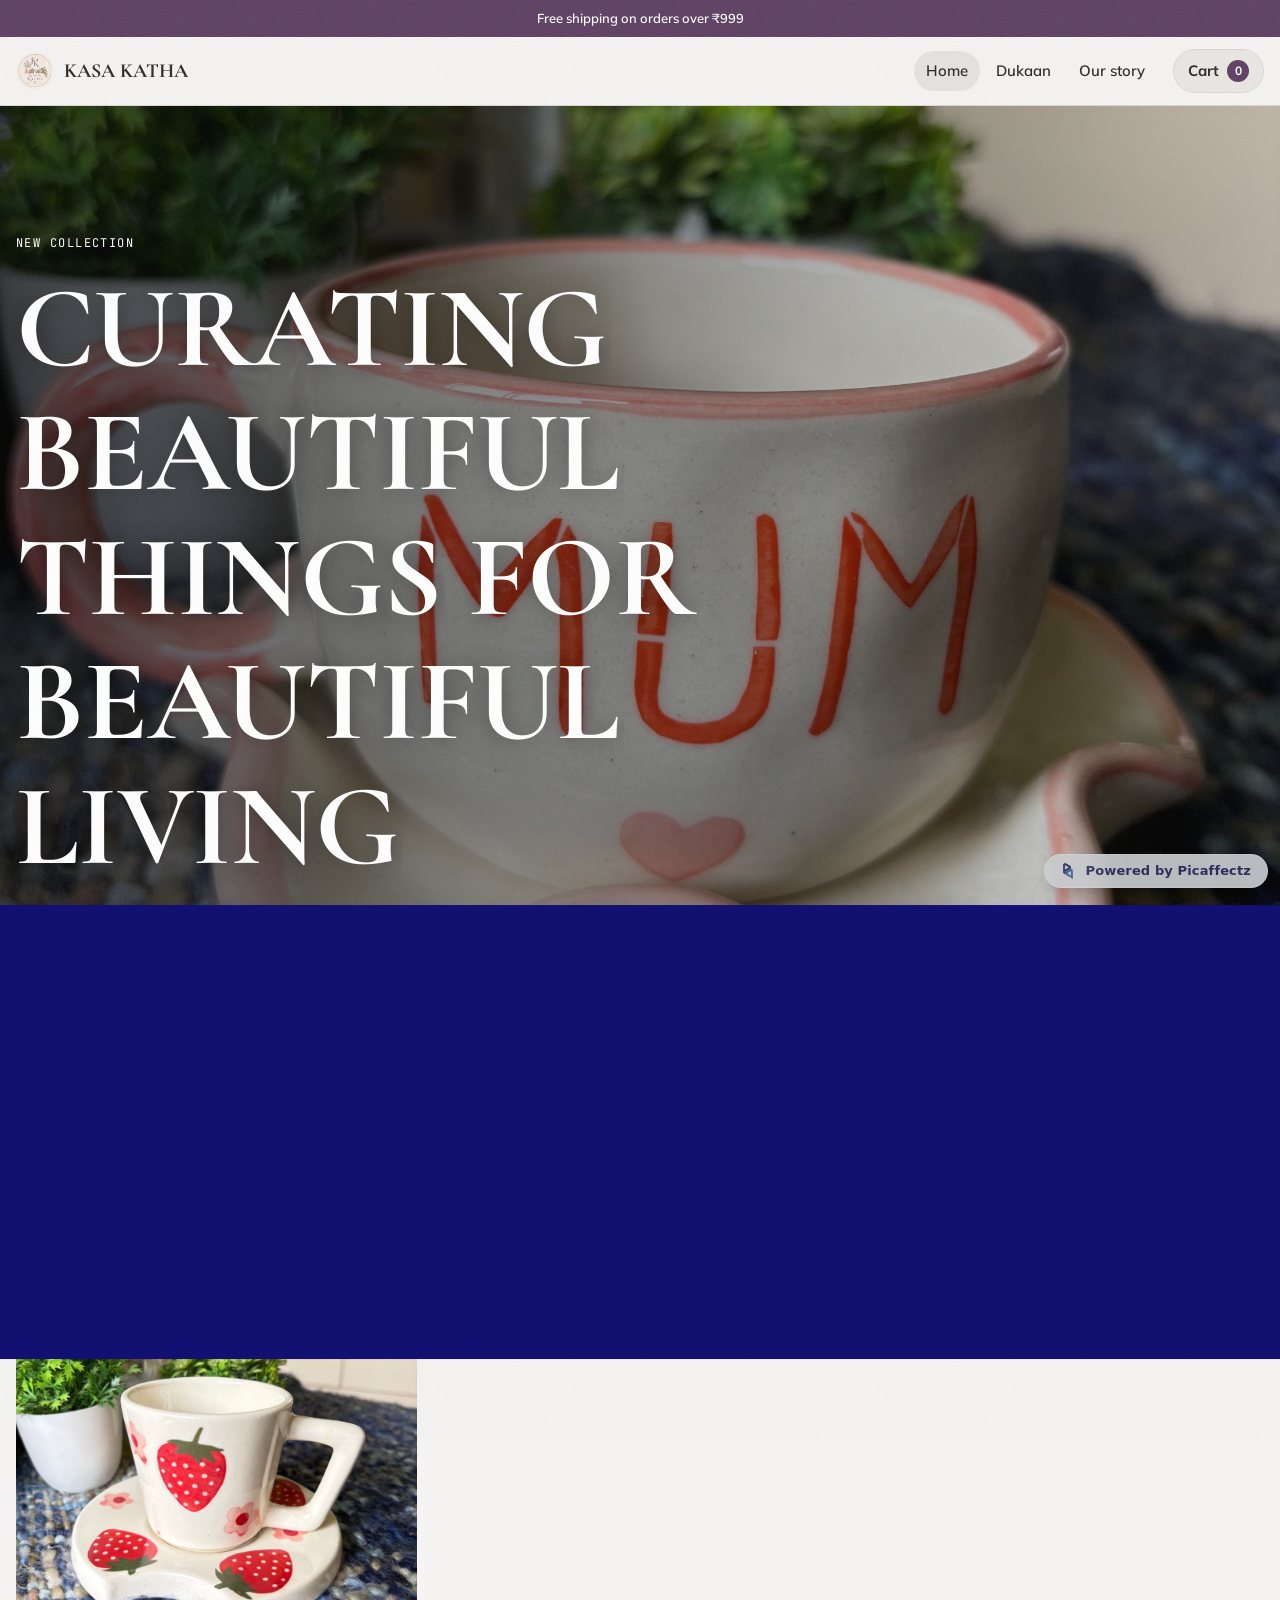
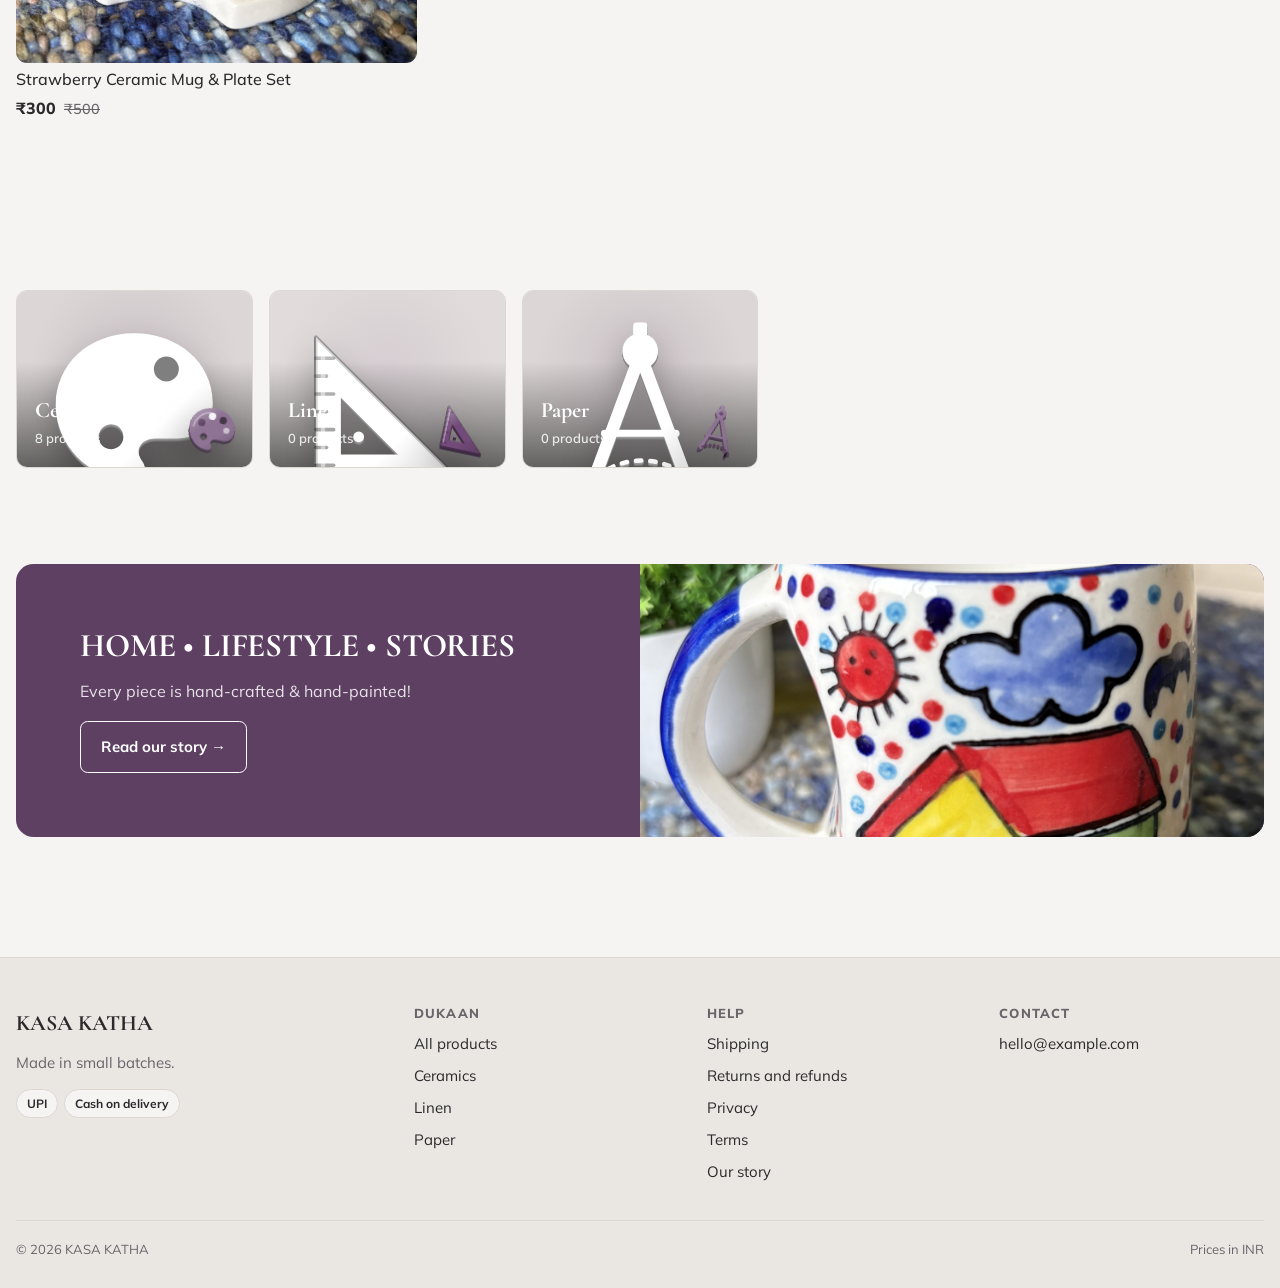
==== commit 623ec3d3: "Studio update e4b48fd" ====
--- a/index.html
+++ b/index.html
@@ -26,13 +26,13 @@
 <!-- /site-meta -->
 <script>try{var b=localStorage.getItem("site-bg:"+location.pathname.replace(/[^/]*$/,""));if(b){document.documentElement.style.background=b;document.documentElement.style.setProperty("--bg",b)}var F=JSON.parse(localStorage.getItem("site-fonts:"+location.pathname.replace(/[^/]*$/,""))||"[]");for(var i=0;i<F.length;i++)if(/^https:\/\/fonts\.googleapis\.com\//.test(F[i][1]||"")){var l=document.createElement("link");l.rel="stylesheet";l.href=F[i][1];l.setAttribute("data-boot","");document.head.appendChild(l)}var I=JSON.parse(localStorage.getItem("site-intro:"+location.pathname.replace(/[^/]*$/,""))||"null");if(I&&/^(#[0-9a-f]{3,8}|rgba?\([0-9., %]+\))$/i.test(I.bg||"")&&!matchMedia("(prefers-reduced-motion:reduce)").matches&&window.name!=="cms-preview"){var S=document.createElement("style");S.id="fx-boot";S.textContent="html{background:"+I.bg+"!important}body{visibility:hidden!important}";document.head.appendChild(S);setTimeout(function(){S.remove()},2500)}var x=sessionStorage.getItem("fx-exit");if(x){var c=x.charAt(0)=="{"?JSON.parse(x).bg:x;if(/^(#[0-9a-f]{3,8}|rgba?\([0-9., %]+\))$/i.test(c)){var s=document.createElement("style");s.id="fx-pre";s.textContent="html{background:"+c+"!important}body>*{visibility:hidden}";document.head.appendChild(s);setTimeout(function(){s.remove()},3500)}}}catch(e){}</script>
 <link rel="preconnect" href="https://fonts.googleapis.com">
-<link rel="stylesheet" href="assets/store.css?v=c9e7b3e">
+<link rel="stylesheet" href="assets/store.css?v=e4b48fd">
 </head>
 <body data-page="home">
 <div id="app"></div>
 <noscript><p style="padding:24px">This shop needs JavaScript to show products.</p></noscript>
-<script src="assets/badge.js?v=c9e7b3e"></script><script src="assets/fx.js?v=c9e7b3e"></script>
-<script src="assets/motifs.js?v=c9e7b3e"></script>
-<script src="assets/store.js?v=c9e7b3e"></script>
+<script src="assets/badge.js?v=e4b48fd"></script><script src="assets/fx.js?v=e4b48fd"></script>
+<script src="assets/motifs.js?v=e4b48fd"></script>
+<script src="assets/store.js?v=e4b48fd"></script>
 </body>
 </html>
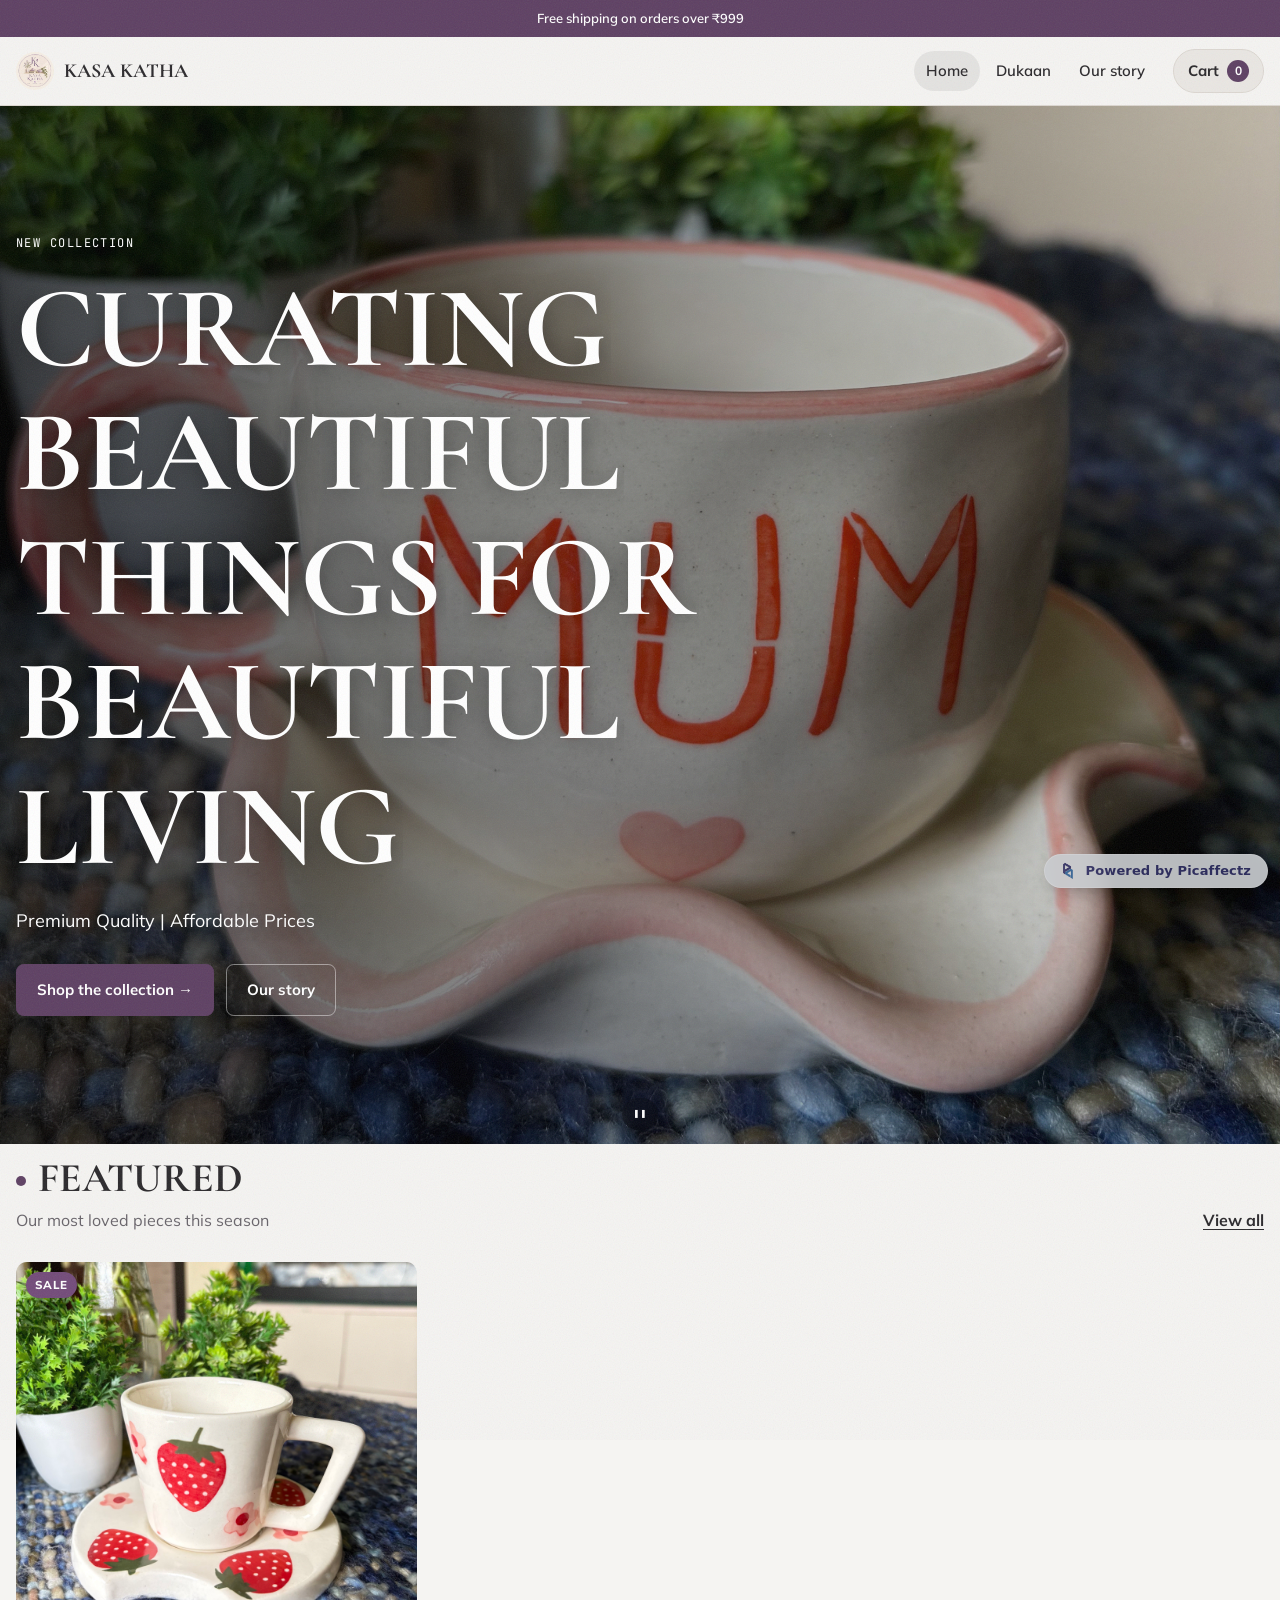
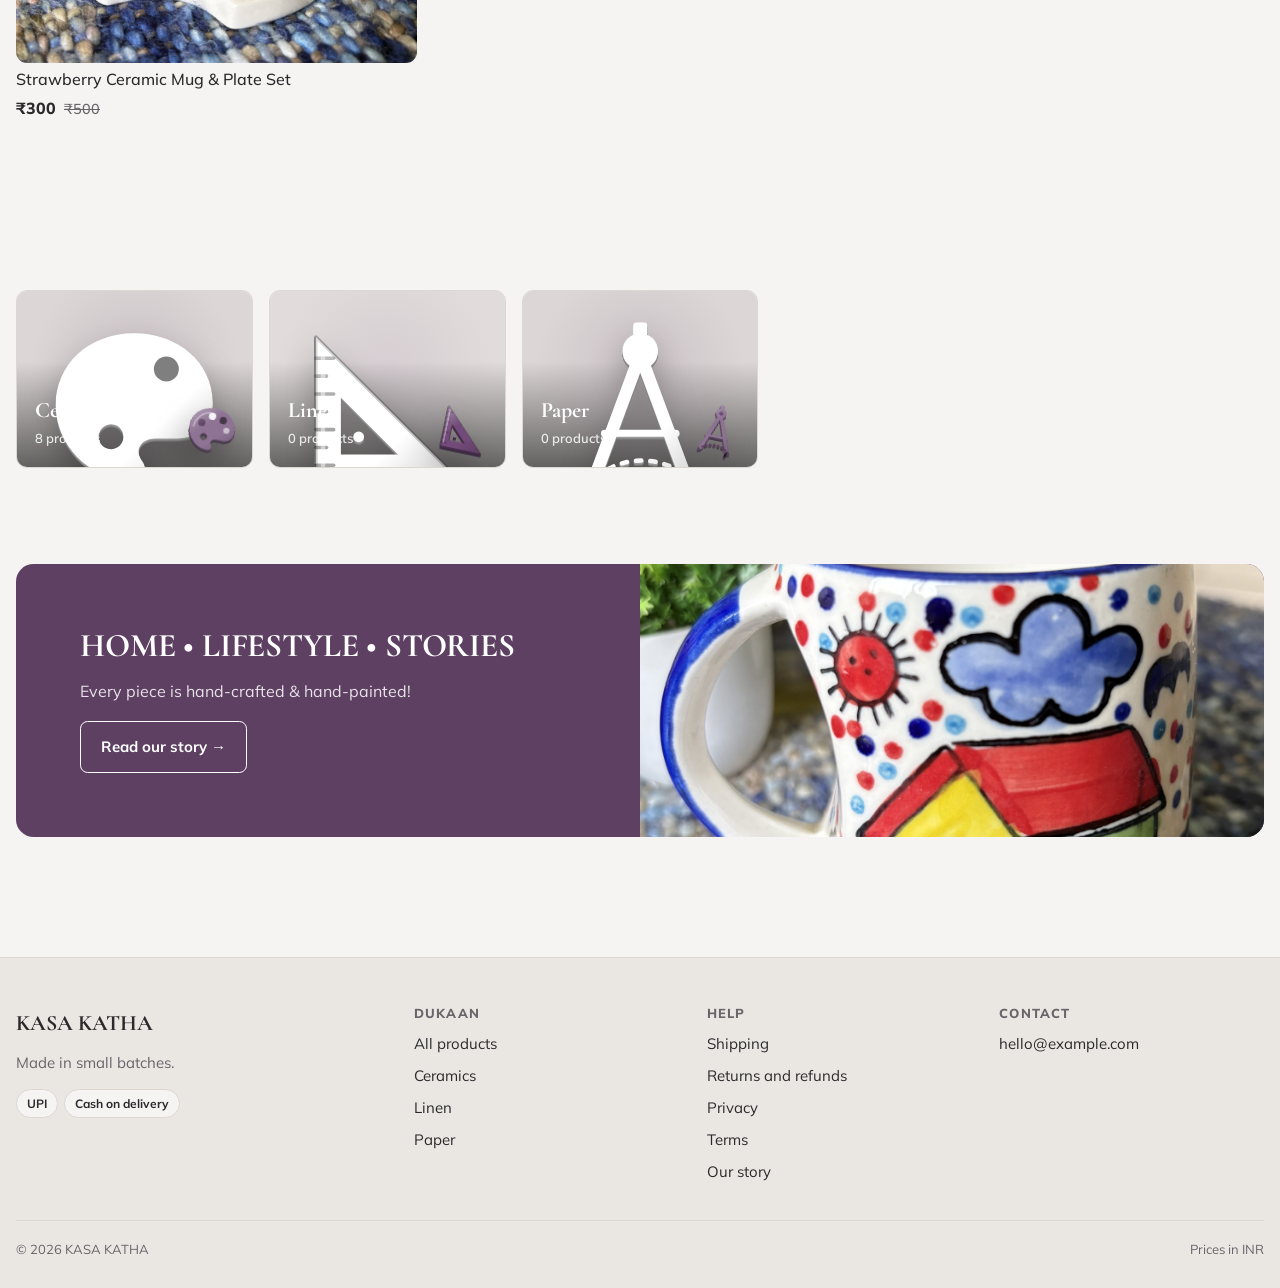
==== commit 8b344b01: "Studio update 227d25d" ====
--- a/index.html
+++ b/index.html
@@ -26,13 +26,13 @@
 <!-- /site-meta -->
 <script>try{var b=localStorage.getItem("site-bg:"+location.pathname.replace(/[^/]*$/,""));if(b){document.documentElement.style.background=b;document.documentElement.style.setProperty("--bg",b)}var F=JSON.parse(localStorage.getItem("site-fonts:"+location.pathname.replace(/[^/]*$/,""))||"[]");for(var i=0;i<F.length;i++)if(/^https:\/\/fonts\.googleapis\.com\//.test(F[i][1]||"")){var l=document.createElement("link");l.rel="stylesheet";l.href=F[i][1];l.setAttribute("data-boot","");document.head.appendChild(l)}var I=JSON.parse(localStorage.getItem("site-intro:"+location.pathname.replace(/[^/]*$/,""))||"null");if(I&&/^(#[0-9a-f]{3,8}|rgba?\([0-9., %]+\))$/i.test(I.bg||"")&&!matchMedia("(prefers-reduced-motion:reduce)").matches&&window.name!=="cms-preview"){var S=document.createElement("style");S.id="fx-boot";S.textContent="html{background:"+I.bg+"!important}body{visibility:hidden!important}";document.head.appendChild(S);setTimeout(function(){S.remove()},2500)}var x=sessionStorage.getItem("fx-exit");if(x){var c=x.charAt(0)=="{"?JSON.parse(x).bg:x;if(/^(#[0-9a-f]{3,8}|rgba?\([0-9., %]+\))$/i.test(c)){var s=document.createElement("style");s.id="fx-pre";s.textContent="html{background:"+c+"!important}body>*{visibility:hidden}";document.head.appendChild(s);setTimeout(function(){s.remove()},3500)}}}catch(e){}</script>
 <link rel="preconnect" href="https://fonts.googleapis.com">
-<link rel="stylesheet" href="assets/store.css?v=e4b48fd">
+<link rel="stylesheet" href="assets/store.css?v=227d25d">
 </head>
 <body data-page="home">
 <div id="app"></div>
 <noscript><p style="padding:24px">This shop needs JavaScript to show products.</p></noscript>
-<script src="assets/badge.js?v=e4b48fd"></script><script src="assets/fx.js?v=e4b48fd"></script>
-<script src="assets/motifs.js?v=e4b48fd"></script>
-<script src="assets/store.js?v=e4b48fd"></script>
+<script src="assets/badge.js?v=227d25d"></script><script src="assets/fx.js?v=227d25d"></script>
+<script src="assets/motifs.js?v=227d25d"></script>
+<script src="assets/store.js?v=227d25d"></script>
 </body>
 </html>
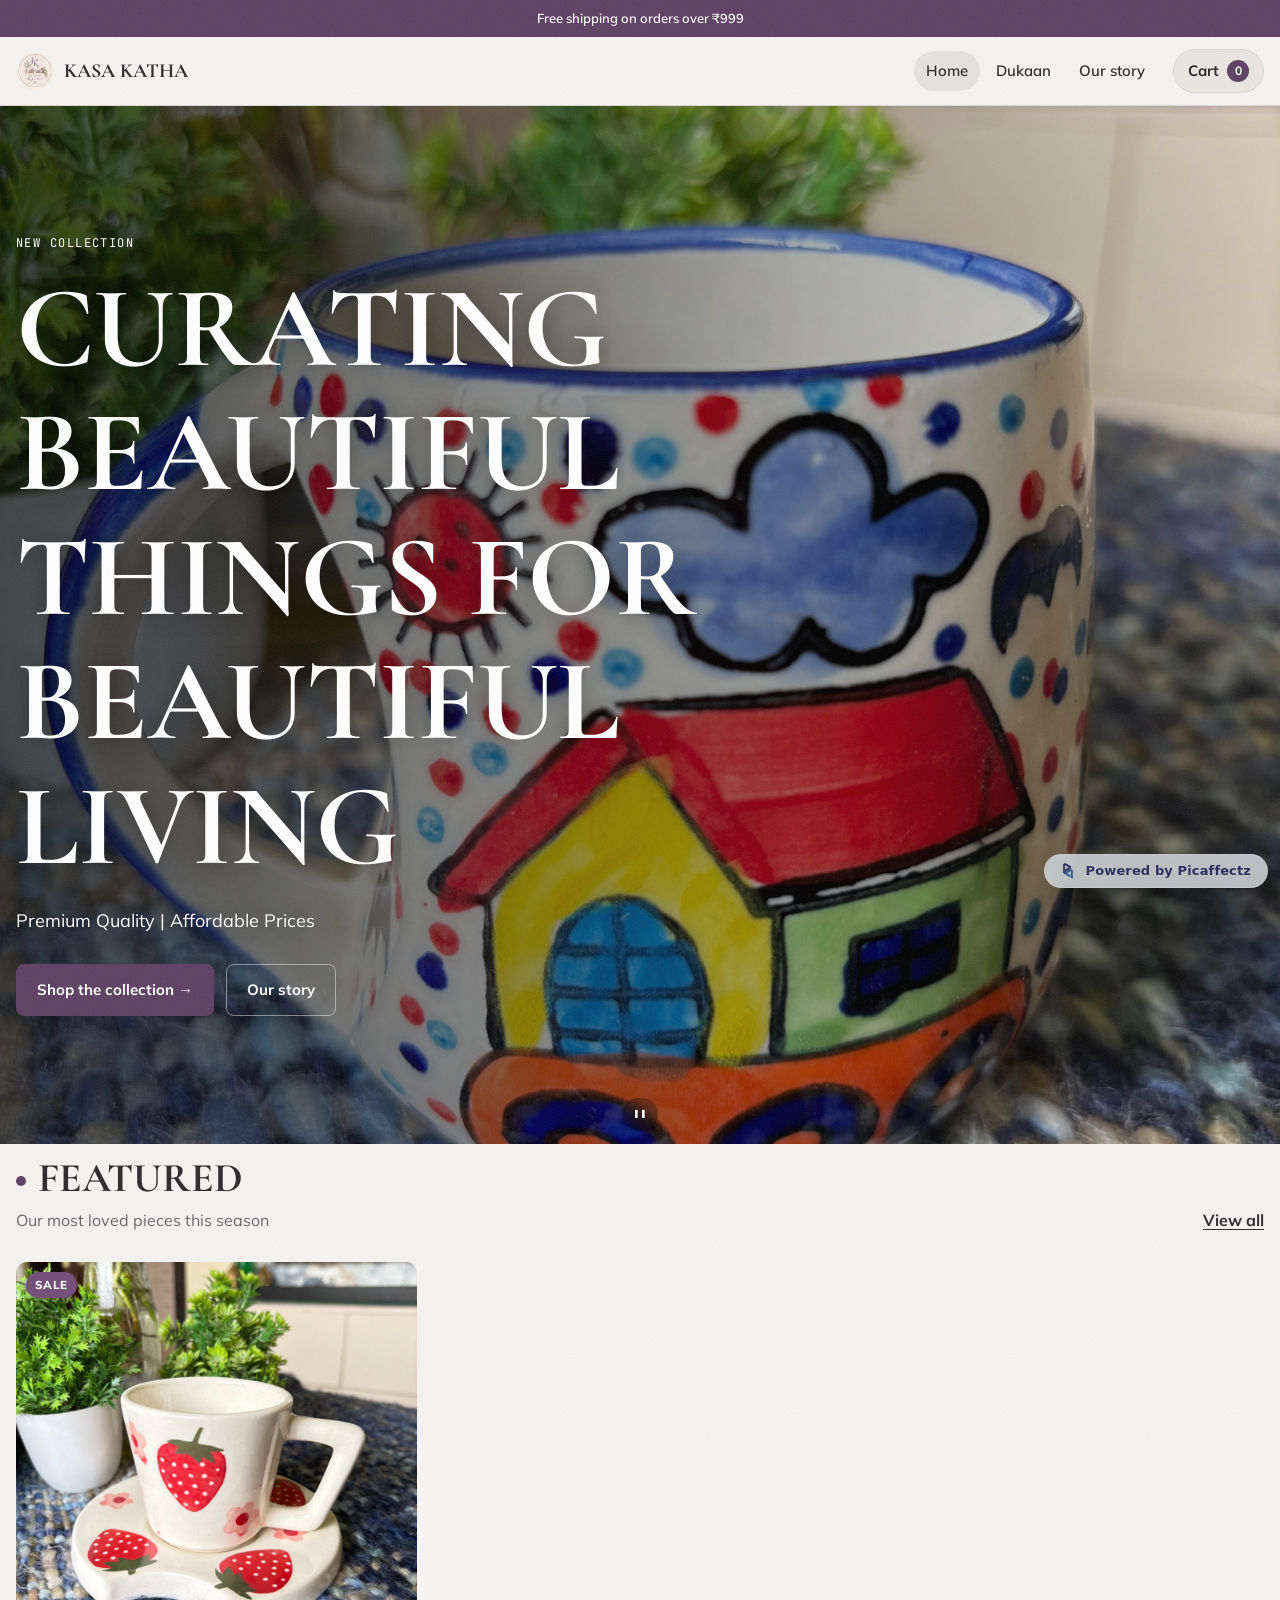
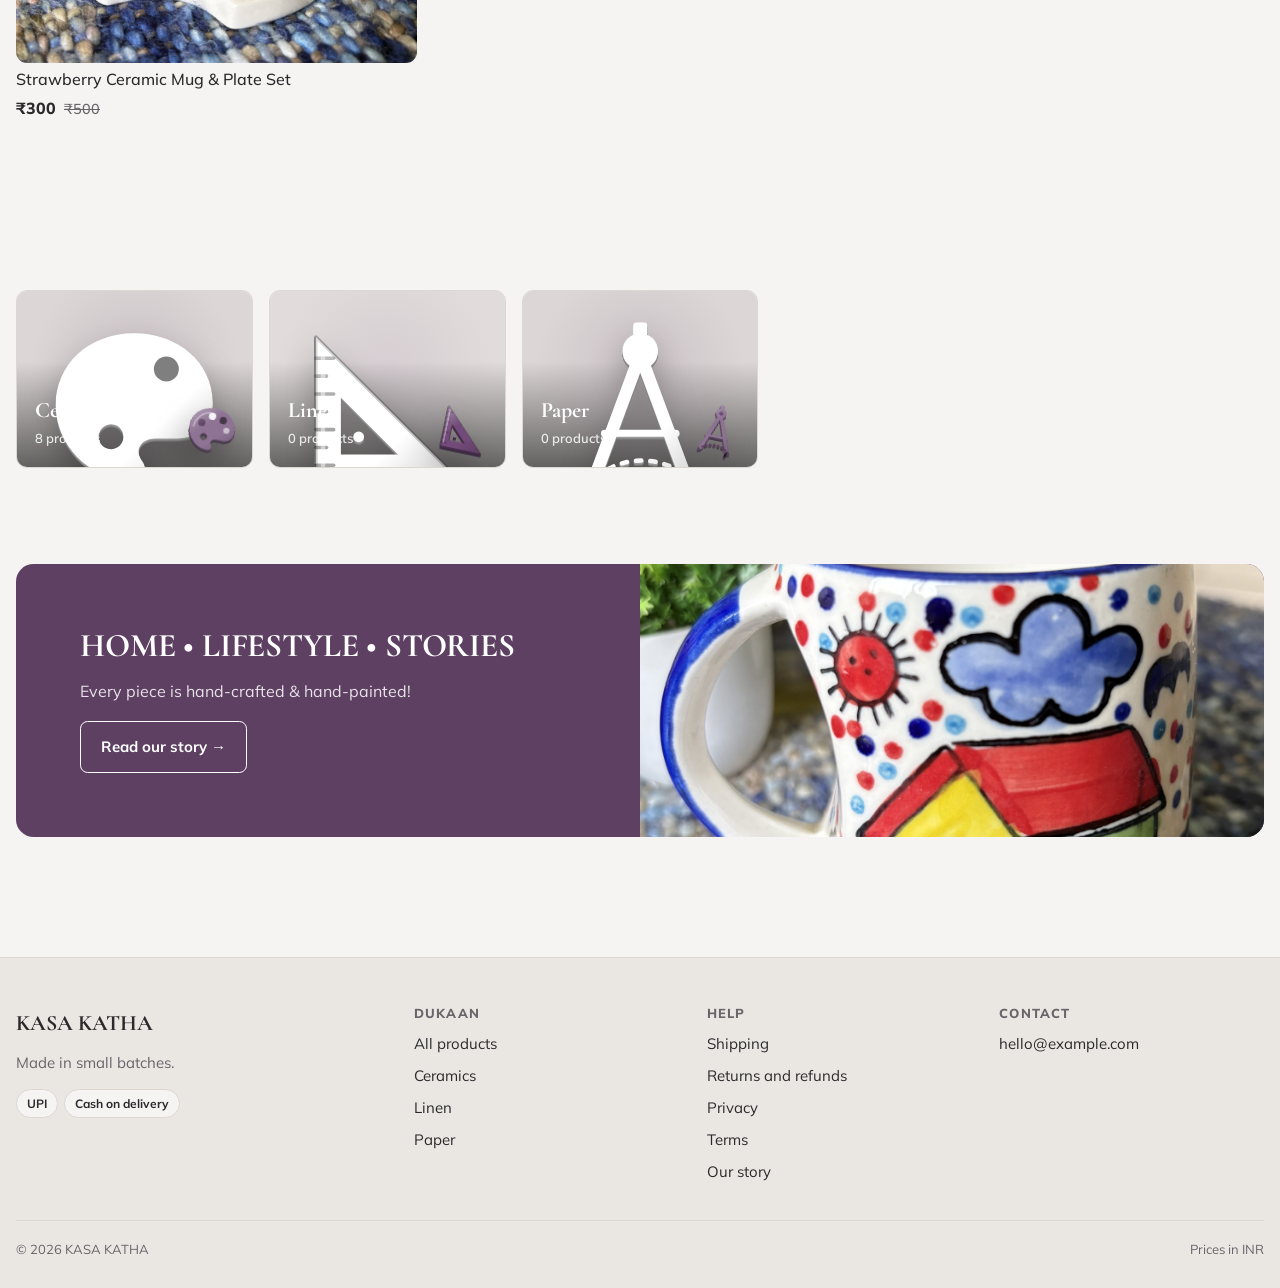
==== commit 0282430c: "Studio update 79ebf2d" ====
--- a/index.html
+++ b/index.html
@@ -26,13 +26,13 @@
 <!-- /site-meta -->
 <script>try{var b=localStorage.getItem("site-bg:"+location.pathname.replace(/[^/]*$/,""));if(b){document.documentElement.style.background=b;document.documentElement.style.setProperty("--bg",b)}var F=JSON.parse(localStorage.getItem("site-fonts:"+location.pathname.replace(/[^/]*$/,""))||"[]");for(var i=0;i<F.length;i++)if(/^https:\/\/fonts\.googleapis\.com\//.test(F[i][1]||"")){var l=document.createElement("link");l.rel="stylesheet";l.href=F[i][1];l.setAttribute("data-boot","");document.head.appendChild(l)}var I=JSON.parse(localStorage.getItem("site-intro:"+location.pathname.replace(/[^/]*$/,""))||"null");if(I&&/^(#[0-9a-f]{3,8}|rgba?\([0-9., %]+\))$/i.test(I.bg||"")&&!matchMedia("(prefers-reduced-motion:reduce)").matches&&window.name!=="cms-preview"){var S=document.createElement("style");S.id="fx-boot";S.textContent="html{background:"+I.bg+"!important}body{visibility:hidden!important}";document.head.appendChild(S);setTimeout(function(){S.remove()},2500)}var x=sessionStorage.getItem("fx-exit");if(x){var c=x.charAt(0)=="{"?JSON.parse(x).bg:x;if(/^(#[0-9a-f]{3,8}|rgba?\([0-9., %]+\))$/i.test(c)){var s=document.createElement("style");s.id="fx-pre";s.textContent="html{background:"+c+"!important}body>*{visibility:hidden}";document.head.appendChild(s);setTimeout(function(){s.remove()},3500)}}}catch(e){}</script>
 <link rel="preconnect" href="https://fonts.googleapis.com">
-<link rel="stylesheet" href="assets/store.css?v=227d25d">
+<link rel="stylesheet" href="assets/store.css?v=79ebf2d">
 </head>
 <body data-page="home">
 <div id="app"></div>
 <noscript><p style="padding:24px">This shop needs JavaScript to show products.</p></noscript>
-<script src="assets/badge.js?v=227d25d"></script><script src="assets/fx.js?v=227d25d"></script>
-<script src="assets/motifs.js?v=227d25d"></script>
-<script src="assets/store.js?v=227d25d"></script>
+<script src="assets/badge.js?v=79ebf2d"></script><script src="assets/fx.js?v=79ebf2d"></script>
+<script src="assets/motifs.js?v=79ebf2d"></script>
+<script src="assets/store.js?v=79ebf2d"></script>
 </body>
 </html>
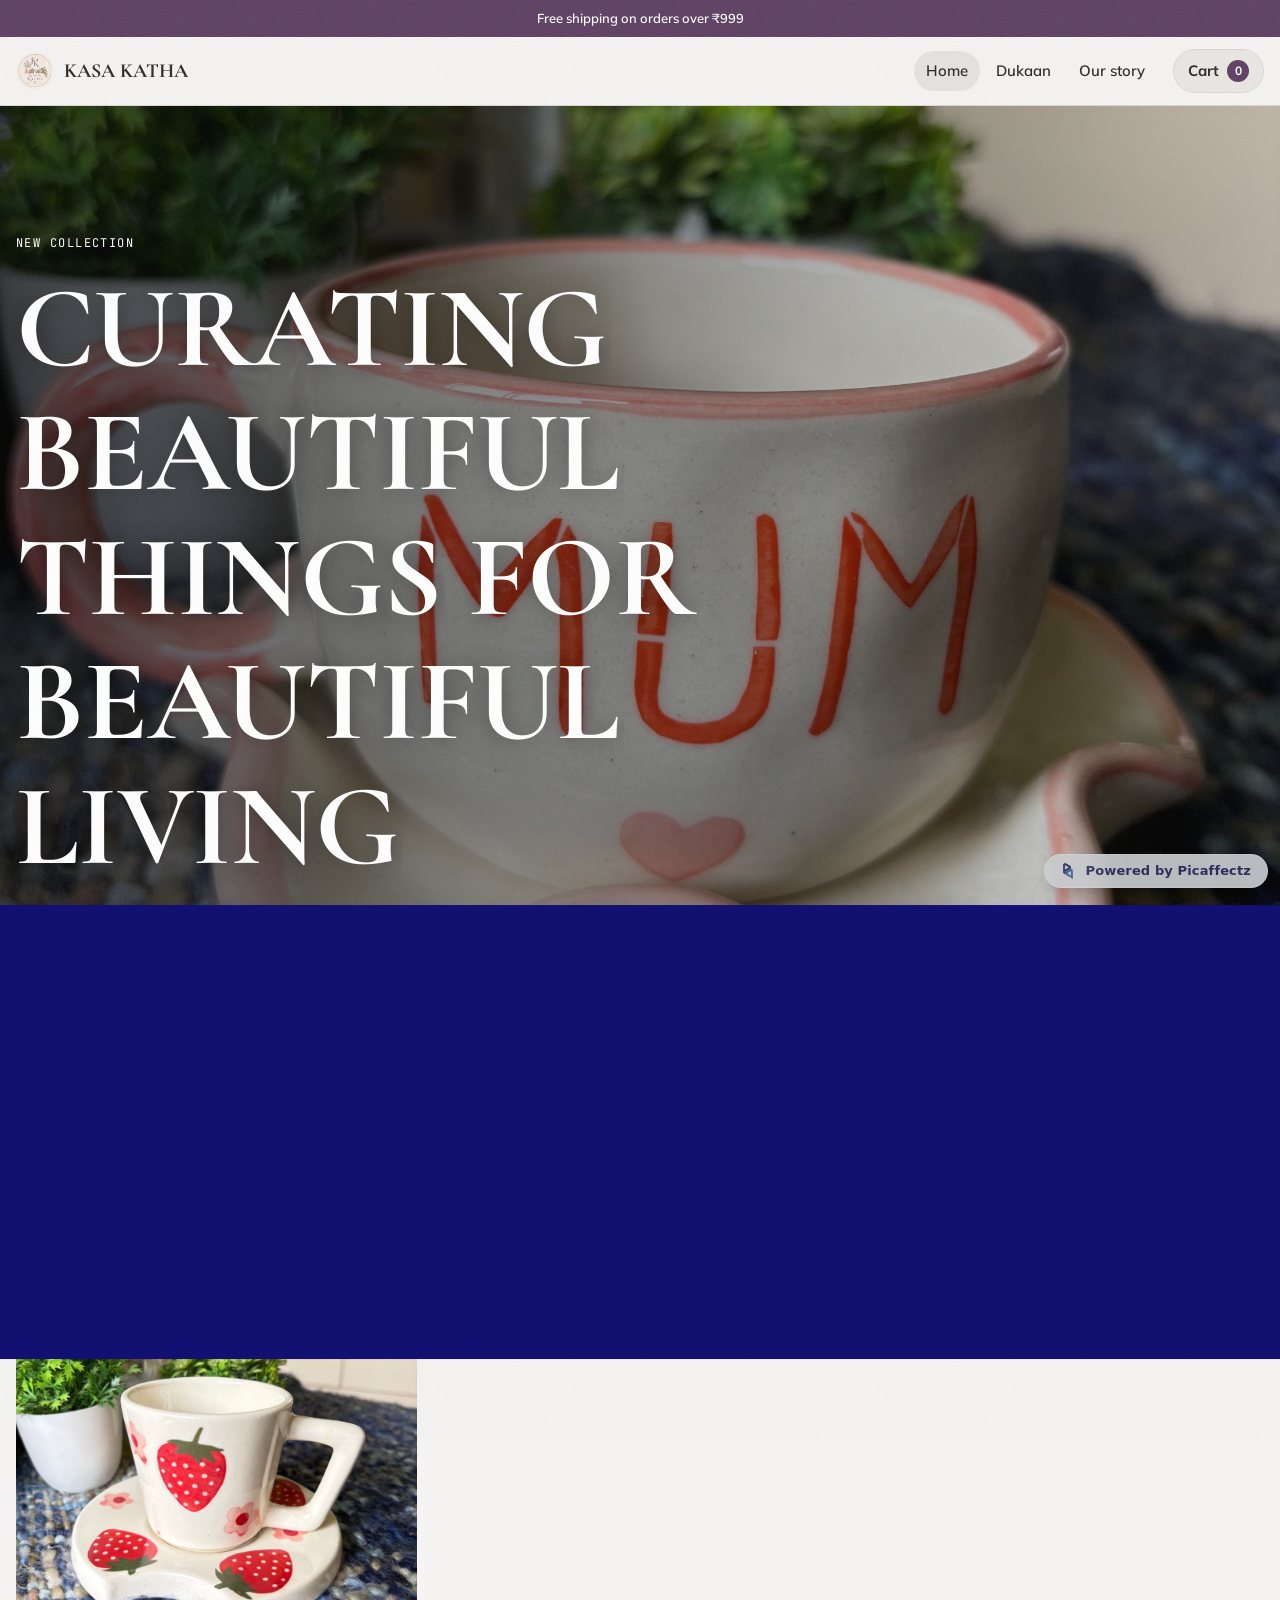
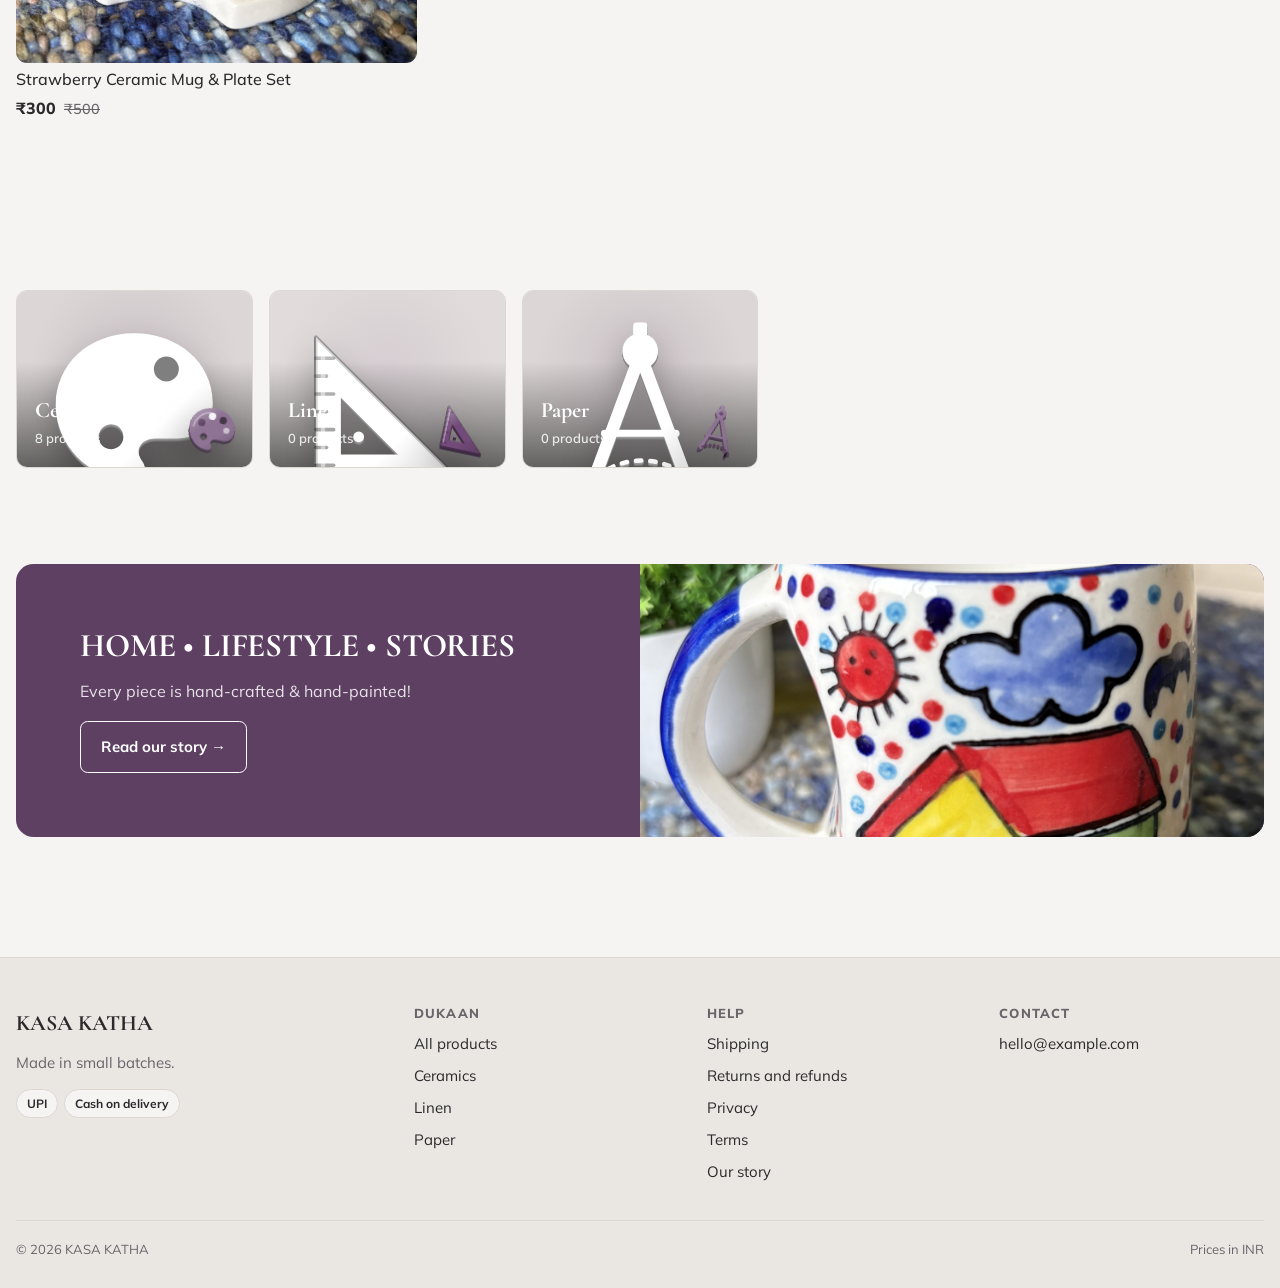
==== commit c8e85270: "Studio update ffbe81f" ====
--- a/index.html
+++ b/index.html
@@ -26,13 +26,13 @@
 <!-- /site-meta -->
 <script>try{var b=localStorage.getItem("site-bg:"+location.pathname.replace(/[^/]*$/,""));if(b){document.documentElement.style.background=b;document.documentElement.style.setProperty("--bg",b)}var F=JSON.parse(localStorage.getItem("site-fonts:"+location.pathname.replace(/[^/]*$/,""))||"[]");for(var i=0;i<F.length;i++)if(/^https:\/\/fonts\.googleapis\.com\//.test(F[i][1]||"")){var l=document.createElement("link");l.rel="stylesheet";l.href=F[i][1];l.setAttribute("data-boot","");document.head.appendChild(l)}var I=JSON.parse(localStorage.getItem("site-intro:"+location.pathname.replace(/[^/]*$/,""))||"null");if(I&&/^(#[0-9a-f]{3,8}|rgba?\([0-9., %]+\))$/i.test(I.bg||"")&&!matchMedia("(prefers-reduced-motion:reduce)").matches&&window.name!=="cms-preview"){var S=document.createElement("style");S.id="fx-boot";S.textContent="html{background:"+I.bg+"!important}body{visibility:hidden!important}";document.head.appendChild(S);setTimeout(function(){S.remove()},2500)}var x=sessionStorage.getItem("fx-exit");if(x){var c=x.charAt(0)=="{"?JSON.parse(x).bg:x;if(/^(#[0-9a-f]{3,8}|rgba?\([0-9., %]+\))$/i.test(c)){var s=document.createElement("style");s.id="fx-pre";s.textContent="html{background:"+c+"!important}body>*{visibility:hidden}";document.head.appendChild(s);setTimeout(function(){s.remove()},3500)}}}catch(e){}</script>
 <link rel="preconnect" href="https://fonts.googleapis.com">
-<link rel="stylesheet" href="assets/store.css?v=79ebf2d">
+<link rel="stylesheet" href="assets/store.css?v=ffbe81f">
 </head>
 <body data-page="home">
 <div id="app"></div>
 <noscript><p style="padding:24px">This shop needs JavaScript to show products.</p></noscript>
-<script src="assets/badge.js?v=79ebf2d"></script><script src="assets/fx.js?v=79ebf2d"></script>
-<script src="assets/motifs.js?v=79ebf2d"></script>
-<script src="assets/store.js?v=79ebf2d"></script>
+<script src="assets/badge.js?v=ffbe81f"></script><script src="assets/fx.js?v=ffbe81f"></script>
+<script src="assets/motifs.js?v=ffbe81f"></script>
+<script src="assets/store.js?v=ffbe81f"></script>
 </body>
 </html>
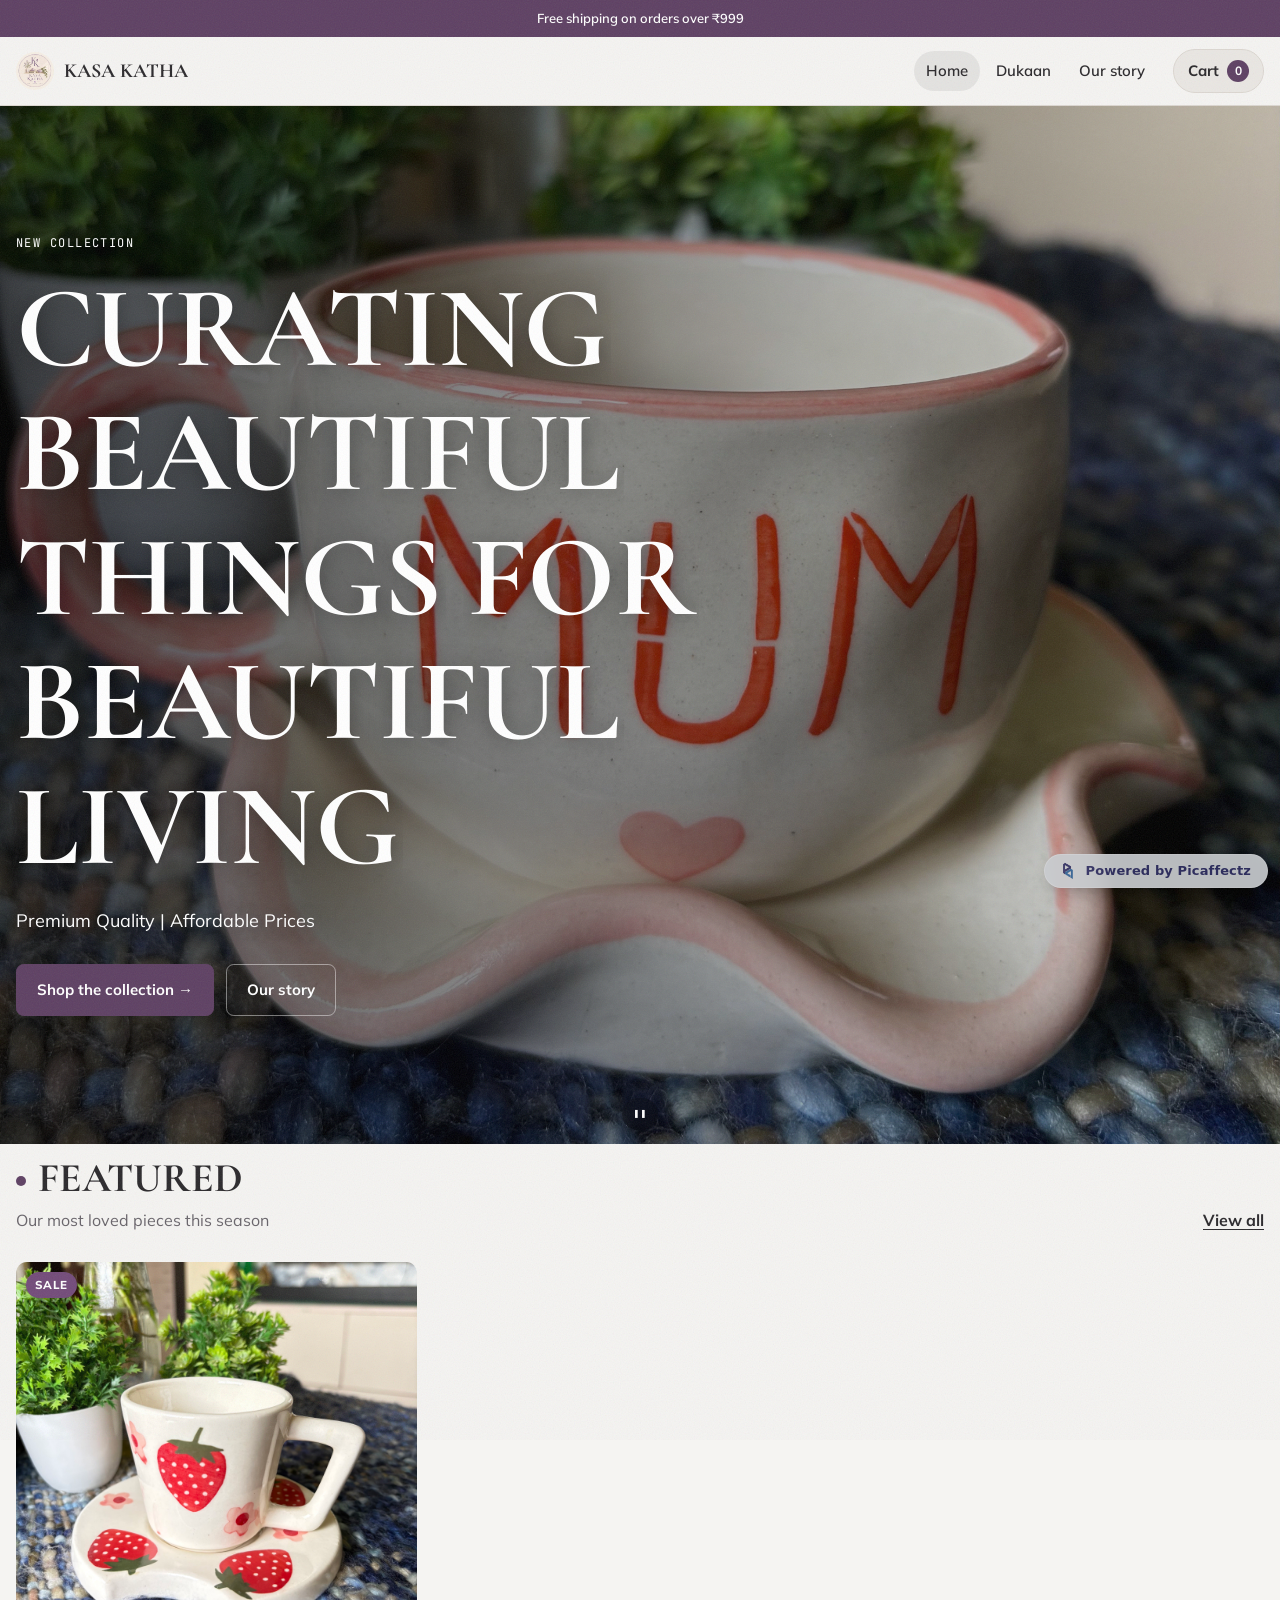
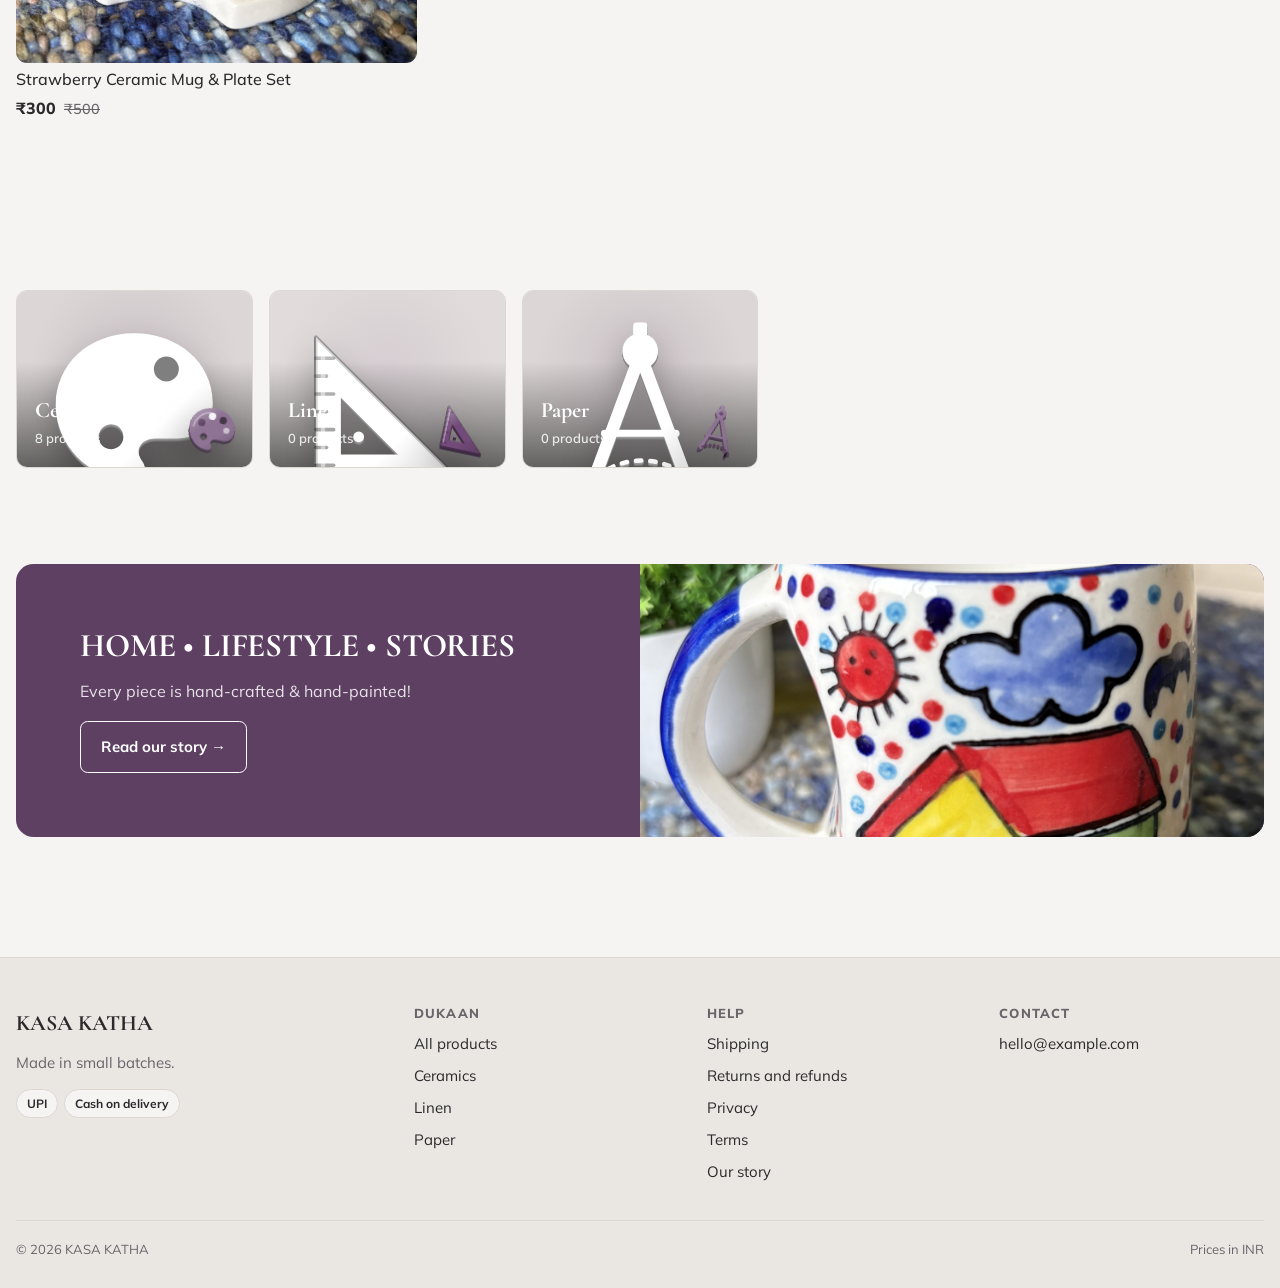
==== commit 29fa77b6: "Studio update 625c579" ====
--- a/index.html
+++ b/index.html
@@ -26,13 +26,13 @@
 <!-- /site-meta -->
 <script>try{var b=localStorage.getItem("site-bg:"+location.pathname.replace(/[^/]*$/,""));if(b){document.documentElement.style.background=b;document.documentElement.style.setProperty("--bg",b)}var F=JSON.parse(localStorage.getItem("site-fonts:"+location.pathname.replace(/[^/]*$/,""))||"[]");for(var i=0;i<F.length;i++)if(/^https:\/\/fonts\.googleapis\.com\//.test(F[i][1]||"")){var l=document.createElement("link");l.rel="stylesheet";l.href=F[i][1];l.setAttribute("data-boot","");document.head.appendChild(l)}var I=JSON.parse(localStorage.getItem("site-intro:"+location.pathname.replace(/[^/]*$/,""))||"null");if(I&&/^(#[0-9a-f]{3,8}|rgba?\([0-9., %]+\))$/i.test(I.bg||"")&&!matchMedia("(prefers-reduced-motion:reduce)").matches&&window.name!=="cms-preview"){var S=document.createElement("style");S.id="fx-boot";S.textContent="html{background:"+I.bg+"!important}body{visibility:hidden!important}";document.head.appendChild(S);setTimeout(function(){S.remove()},2500)}var x=sessionStorage.getItem("fx-exit");if(x){var c=x.charAt(0)=="{"?JSON.parse(x).bg:x;if(/^(#[0-9a-f]{3,8}|rgba?\([0-9., %]+\))$/i.test(c)){var s=document.createElement("style");s.id="fx-pre";s.textContent="html{background:"+c+"!important}body>*{visibility:hidden}";document.head.appendChild(s);setTimeout(function(){s.remove()},3500)}}}catch(e){}</script>
 <link rel="preconnect" href="https://fonts.googleapis.com">
-<link rel="stylesheet" href="assets/store.css?v=ffbe81f">
+<link rel="stylesheet" href="assets/store.css?v=625c579">
 </head>
 <body data-page="home">
 <div id="app"></div>
 <noscript><p style="padding:24px">This shop needs JavaScript to show products.</p></noscript>
-<script src="assets/badge.js?v=ffbe81f"></script><script src="assets/fx.js?v=ffbe81f"></script>
-<script src="assets/motifs.js?v=ffbe81f"></script>
-<script src="assets/store.js?v=ffbe81f"></script>
+<script src="assets/badge.js?v=625c579"></script><script src="assets/fx.js?v=625c579"></script>
+<script src="assets/motifs.js?v=625c579"></script>
+<script src="assets/store.js?v=625c579"></script>
 </body>
 </html>
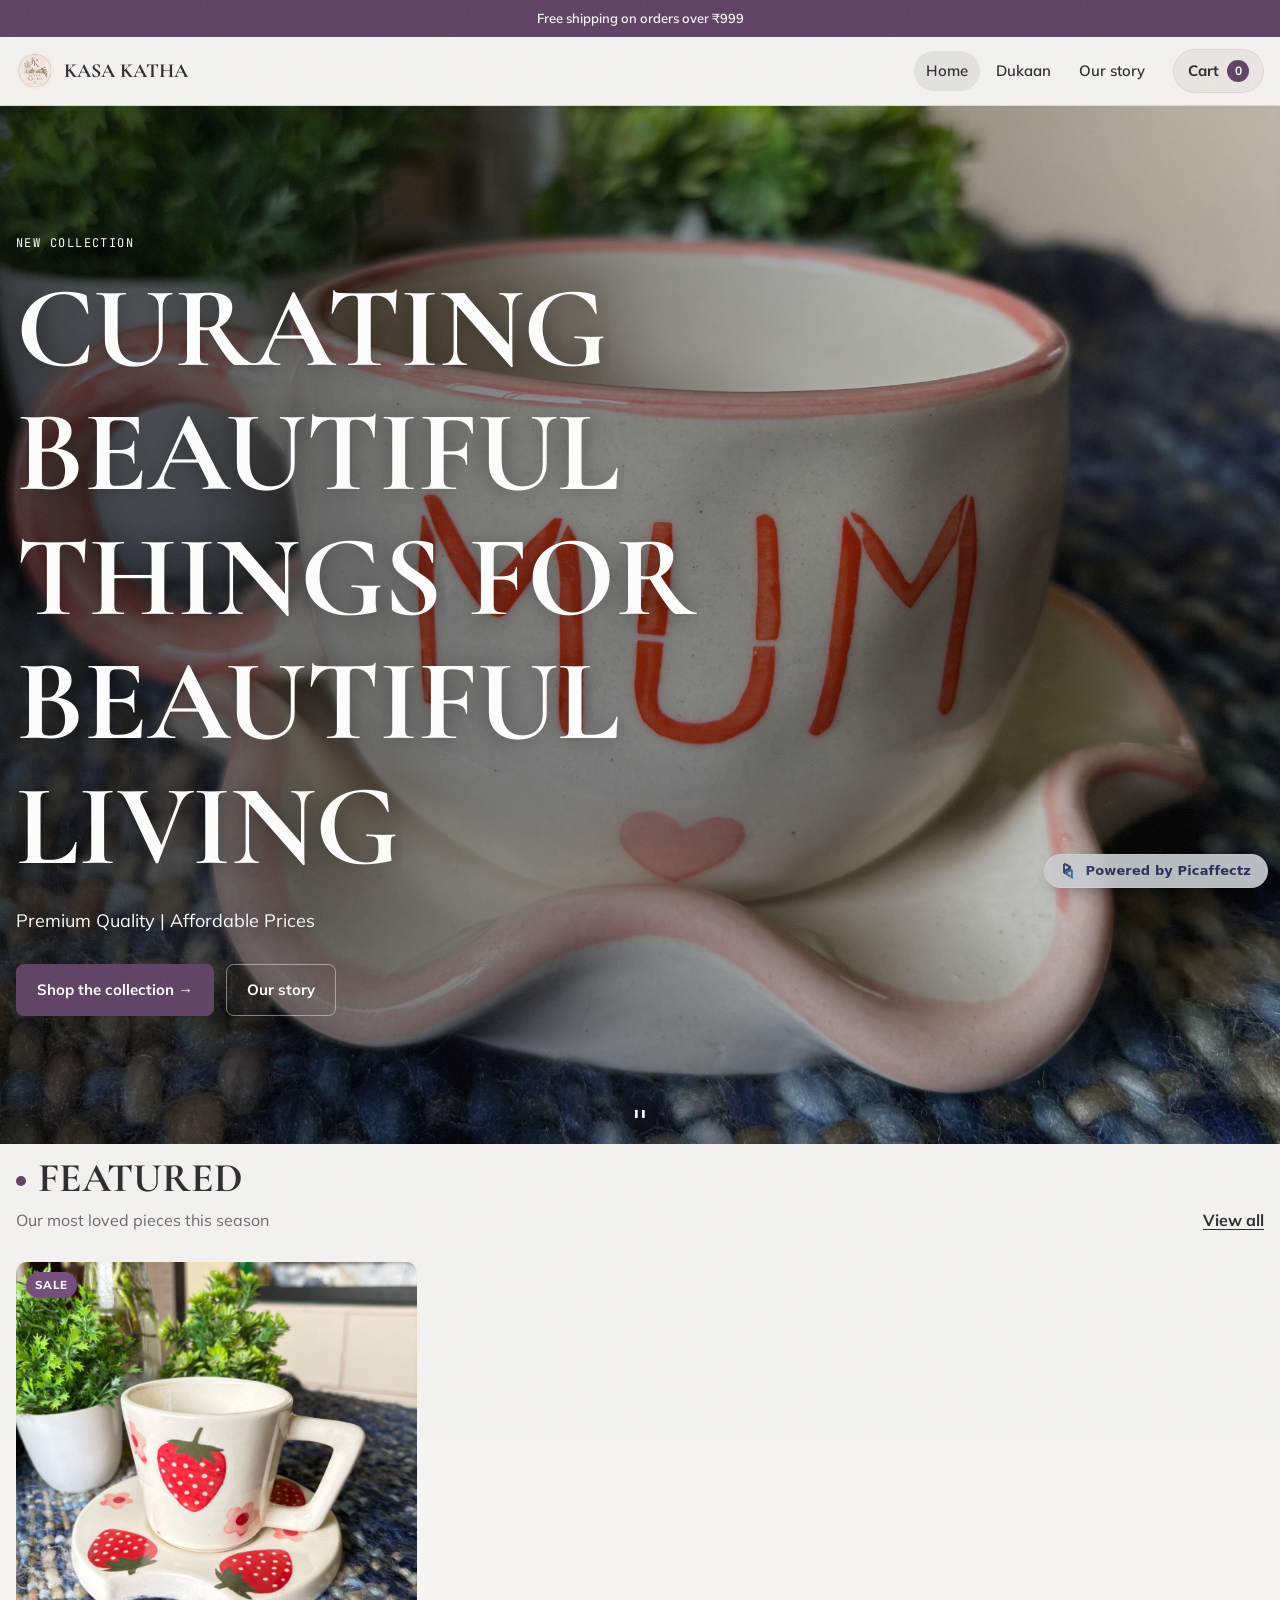
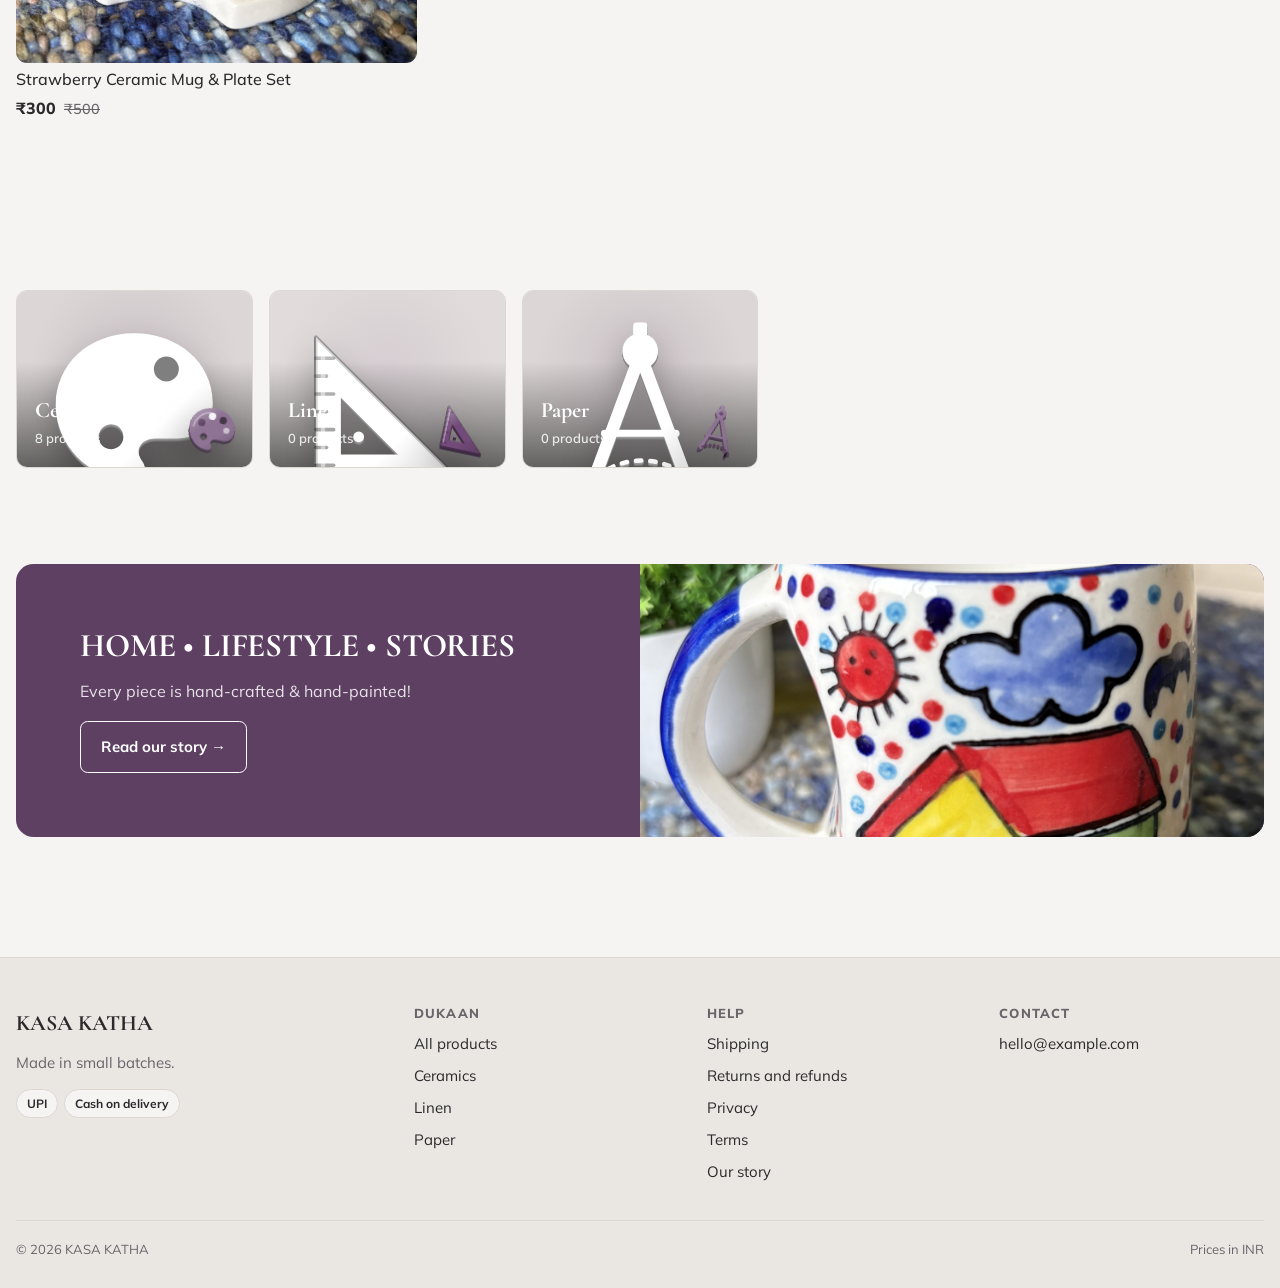
==== commit 70791627: "Studio update 9ec4b03" ====
--- a/index.html
+++ b/index.html
@@ -26,13 +26,13 @@
 <!-- /site-meta -->
 <script>try{var b=localStorage.getItem("site-bg:"+location.pathname.replace(/[^/]*$/,""));if(b){document.documentElement.style.background=b;document.documentElement.style.setProperty("--bg",b)}var F=JSON.parse(localStorage.getItem("site-fonts:"+location.pathname.replace(/[^/]*$/,""))||"[]");for(var i=0;i<F.length;i++)if(/^https:\/\/fonts\.googleapis\.com\//.test(F[i][1]||"")){var l=document.createElement("link");l.rel="stylesheet";l.href=F[i][1];l.setAttribute("data-boot","");document.head.appendChild(l)}var I=JSON.parse(localStorage.getItem("site-intro:"+location.pathname.replace(/[^/]*$/,""))||"null");if(I&&/^(#[0-9a-f]{3,8}|rgba?\([0-9., %]+\))$/i.test(I.bg||"")&&!matchMedia("(prefers-reduced-motion:reduce)").matches&&window.name!=="cms-preview"){var S=document.createElement("style");S.id="fx-boot";S.textContent="html{background:"+I.bg+"!important}body{visibility:hidden!important}";document.head.appendChild(S);setTimeout(function(){S.remove()},2500)}var x=sessionStorage.getItem("fx-exit");if(x){var c=x.charAt(0)=="{"?JSON.parse(x).bg:x;if(/^(#[0-9a-f]{3,8}|rgba?\([0-9., %]+\))$/i.test(c)){var s=document.createElement("style");s.id="fx-pre";s.textContent="html{background:"+c+"!important}body>*{visibility:hidden}";document.head.appendChild(s);setTimeout(function(){s.remove()},3500)}}}catch(e){}</script>
 <link rel="preconnect" href="https://fonts.googleapis.com">
-<link rel="stylesheet" href="assets/store.css?v=625c579">
+<link rel="stylesheet" href="assets/store.css?v=9ec4b03">
 </head>
 <body data-page="home">
 <div id="app"></div>
 <noscript><p style="padding:24px">This shop needs JavaScript to show products.</p></noscript>
-<script src="assets/badge.js?v=625c579"></script><script src="assets/fx.js?v=625c579"></script>
-<script src="assets/motifs.js?v=625c579"></script>
-<script src="assets/store.js?v=625c579"></script>
+<script src="assets/badge.js?v=9ec4b03"></script><script src="assets/fx.js?v=9ec4b03"></script>
+<script src="assets/motifs.js?v=9ec4b03"></script>
+<script src="assets/store.js?v=9ec4b03"></script>
 </body>
 </html>
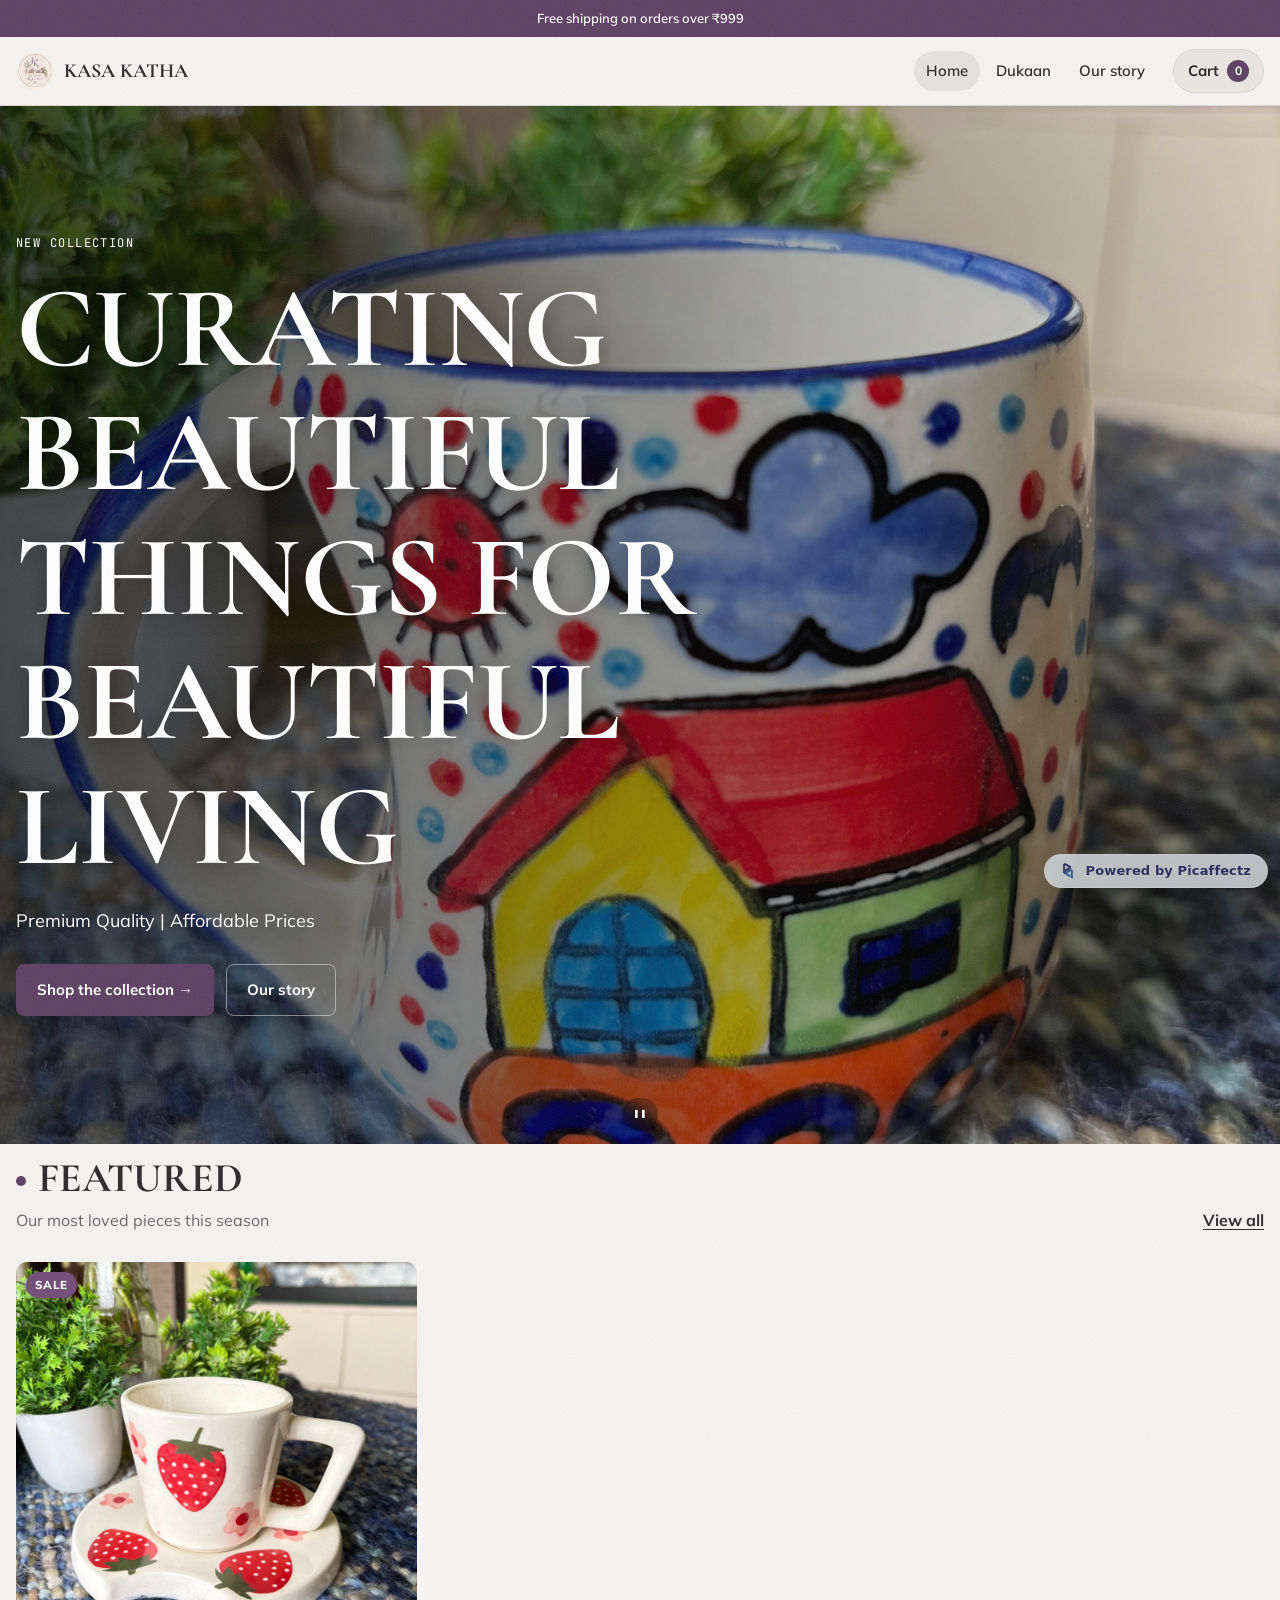
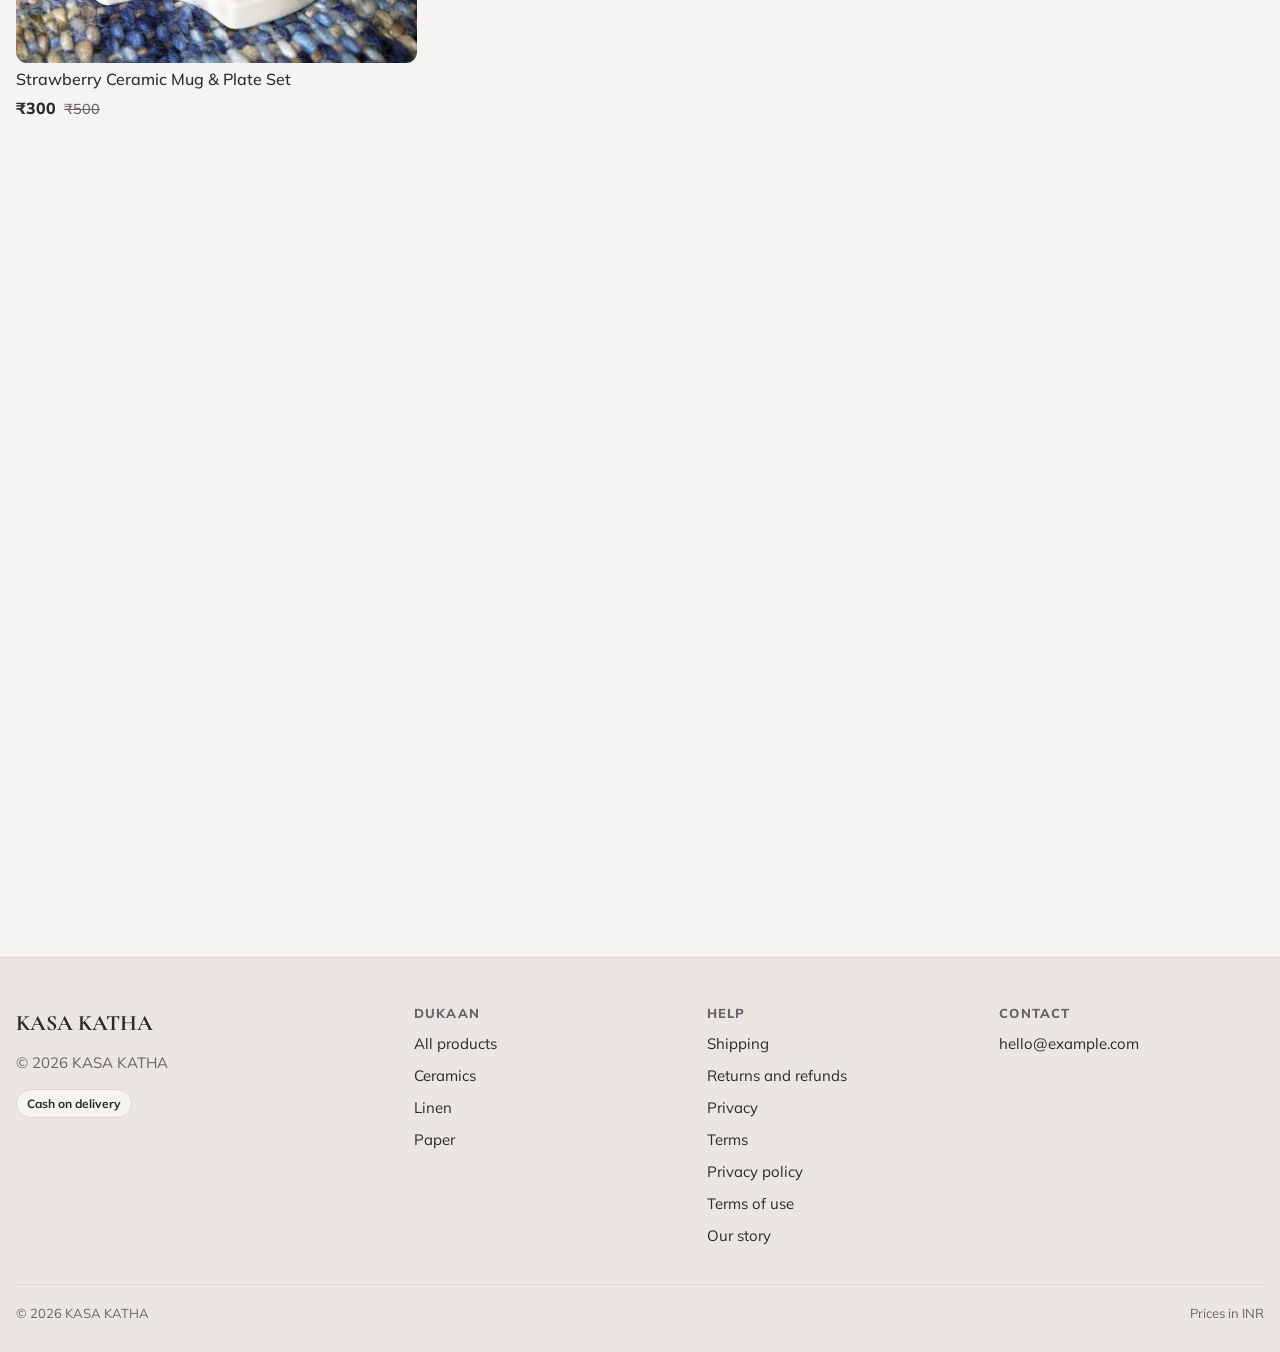
==== commit 90bae40b: "Studio update 2a78dcc" ====
--- a/index.html
+++ b/index.html
@@ -26,13 +26,13 @@
 <!-- /site-meta -->
 <script>try{var b=localStorage.getItem("site-bg:"+location.pathname.replace(/[^/]*$/,""));if(b){document.documentElement.style.background=b;document.documentElement.style.setProperty("--bg",b)}var F=JSON.parse(localStorage.getItem("site-fonts:"+location.pathname.replace(/[^/]*$/,""))||"[]");for(var i=0;i<F.length;i++)if(/^https:\/\/fonts\.googleapis\.com\//.test(F[i][1]||"")){var l=document.createElement("link");l.rel="stylesheet";l.href=F[i][1];l.setAttribute("data-boot","");document.head.appendChild(l)}var I=JSON.parse(localStorage.getItem("site-intro:"+location.pathname.replace(/[^/]*$/,""))||"null");if(I&&/^(#[0-9a-f]{3,8}|rgba?\([0-9., %]+\))$/i.test(I.bg||"")&&!matchMedia("(prefers-reduced-motion:reduce)").matches&&window.name!=="cms-preview"){var S=document.createElement("style");S.id="fx-boot";S.textContent="html{background:"+I.bg+"!important}body{visibility:hidden!important}";document.head.appendChild(S);setTimeout(function(){S.remove()},2500)}var x=sessionStorage.getItem("fx-exit");if(x){var c=x.charAt(0)=="{"?JSON.parse(x).bg:x;if(/^(#[0-9a-f]{3,8}|rgba?\([0-9., %]+\))$/i.test(c)){var s=document.createElement("style");s.id="fx-pre";s.textContent="html{background:"+c+"!important}body>*{visibility:hidden}";document.head.appendChild(s);setTimeout(function(){s.remove()},3500)}}}catch(e){}</script>
 <link rel="preconnect" href="https://fonts.googleapis.com">
-<link rel="stylesheet" href="assets/store.css?v=9ec4b03">
+<link rel="stylesheet" href="assets/store.css?v=2a78dcc">
 </head>
 <body data-page="home">
 <div id="app"></div>
 <noscript><p style="padding:24px">This shop needs JavaScript to show products.</p></noscript>
-<script src="assets/badge.js?v=9ec4b03"></script><script src="assets/fx.js?v=9ec4b03"></script>
-<script src="assets/motifs.js?v=9ec4b03"></script>
-<script src="assets/store.js?v=9ec4b03"></script>
+<script src="assets/badge.js?v=2a78dcc"></script><script src="assets/fx.js?v=2a78dcc"></script>
+<script src="assets/motifs.js?v=2a78dcc"></script>
+<script src="assets/store.js?v=2a78dcc"></script>
 </body>
 </html>
